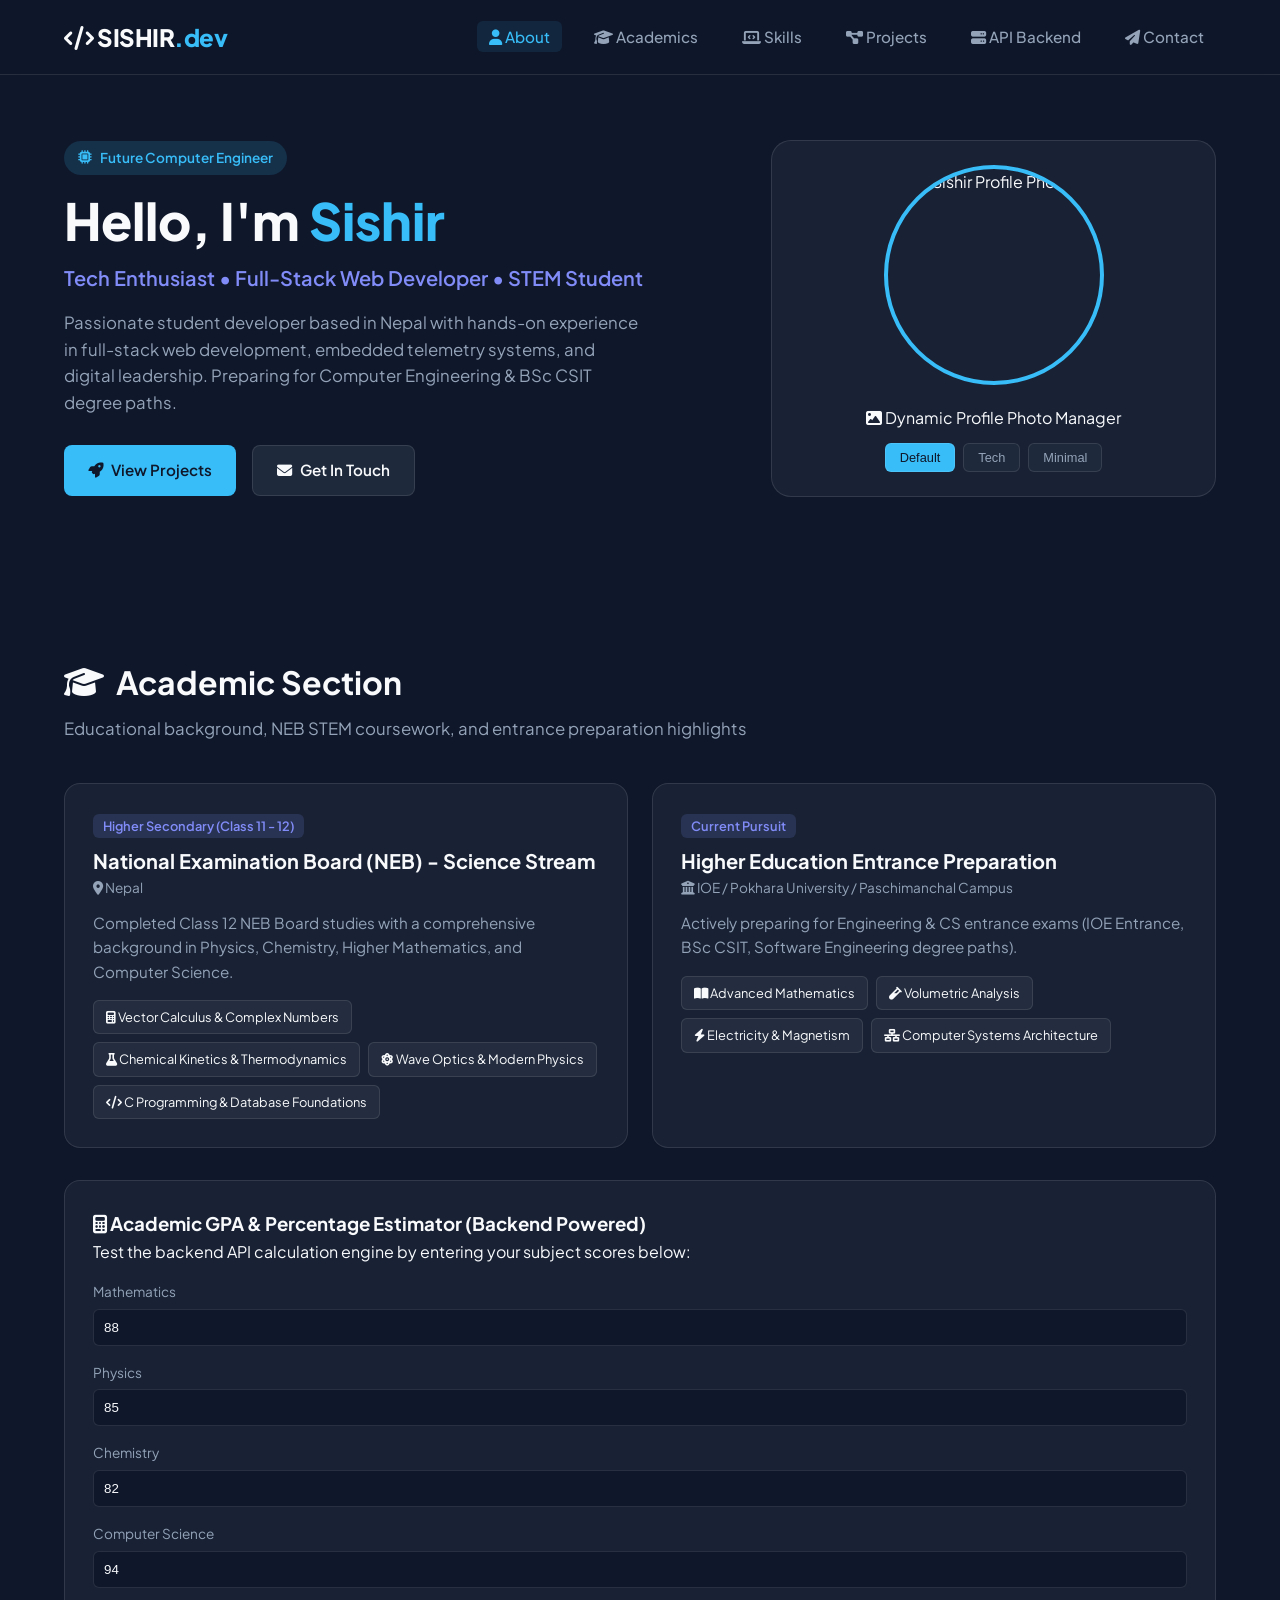
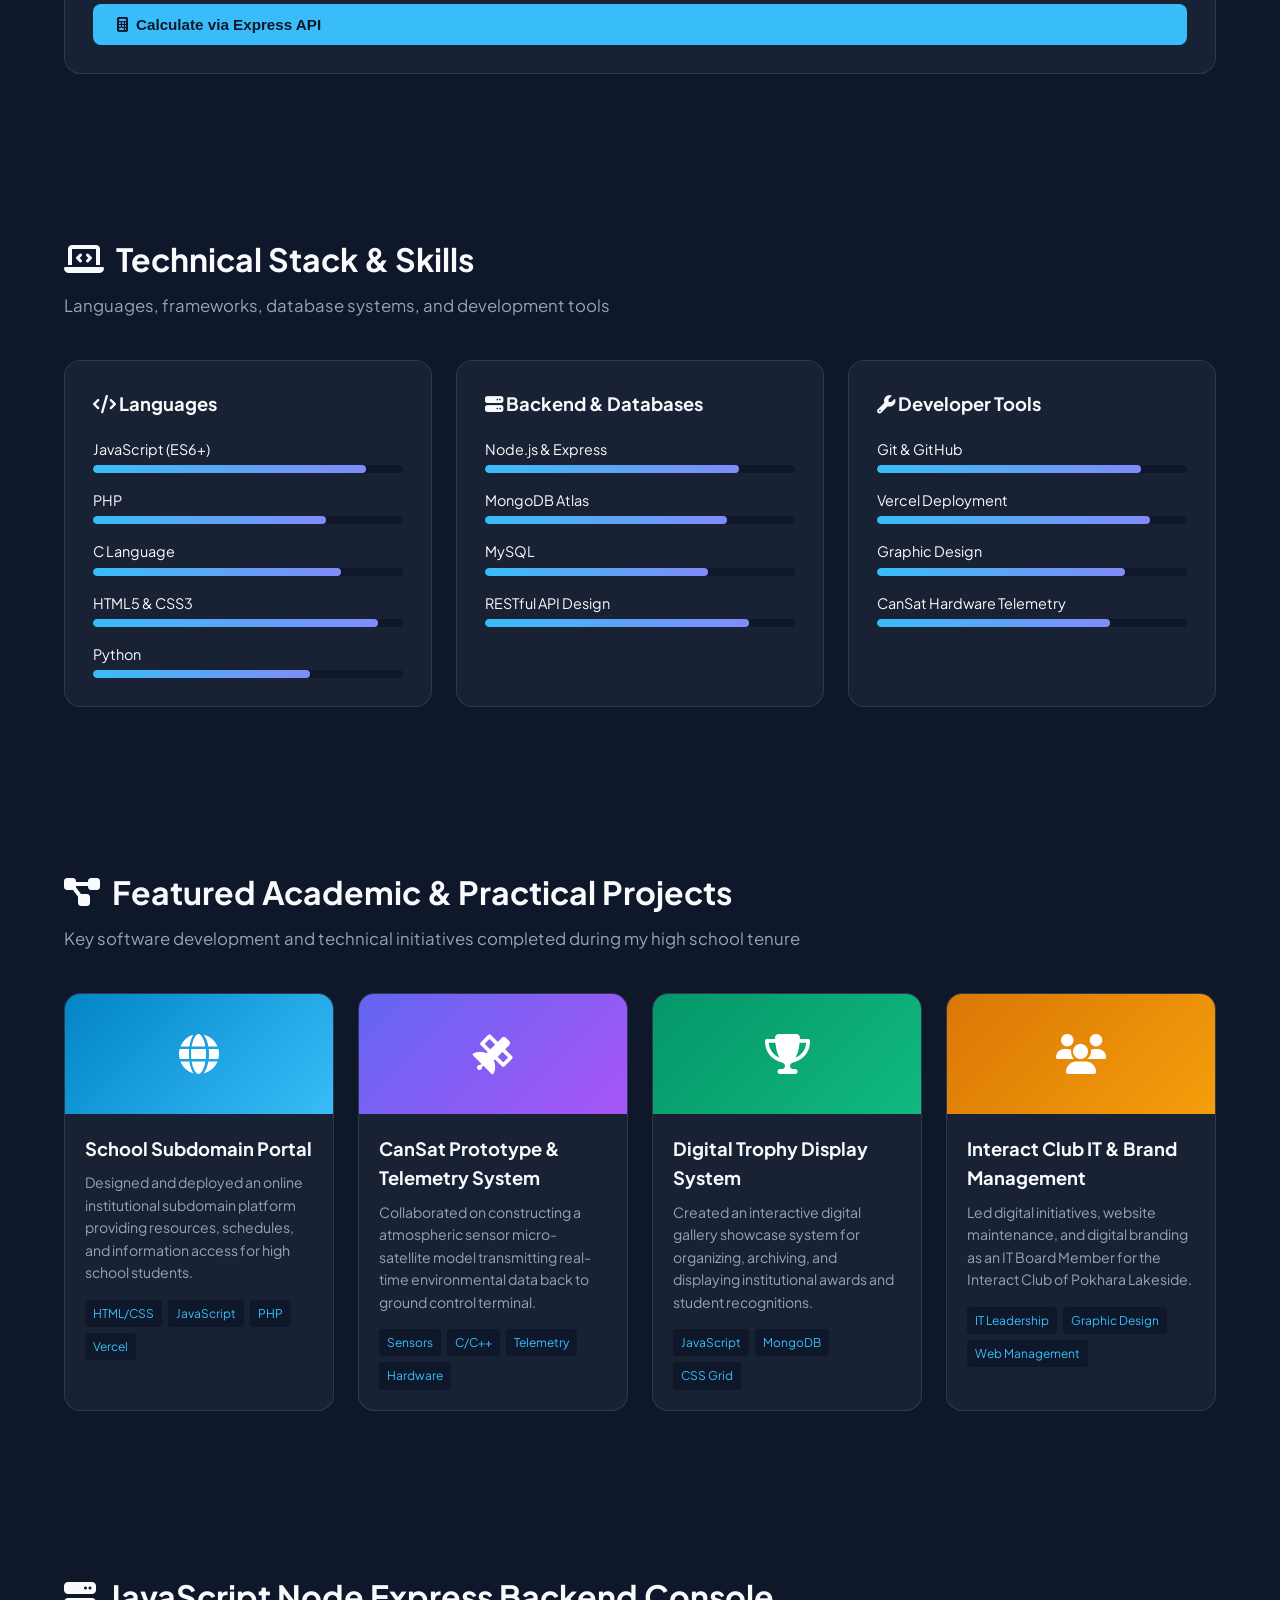
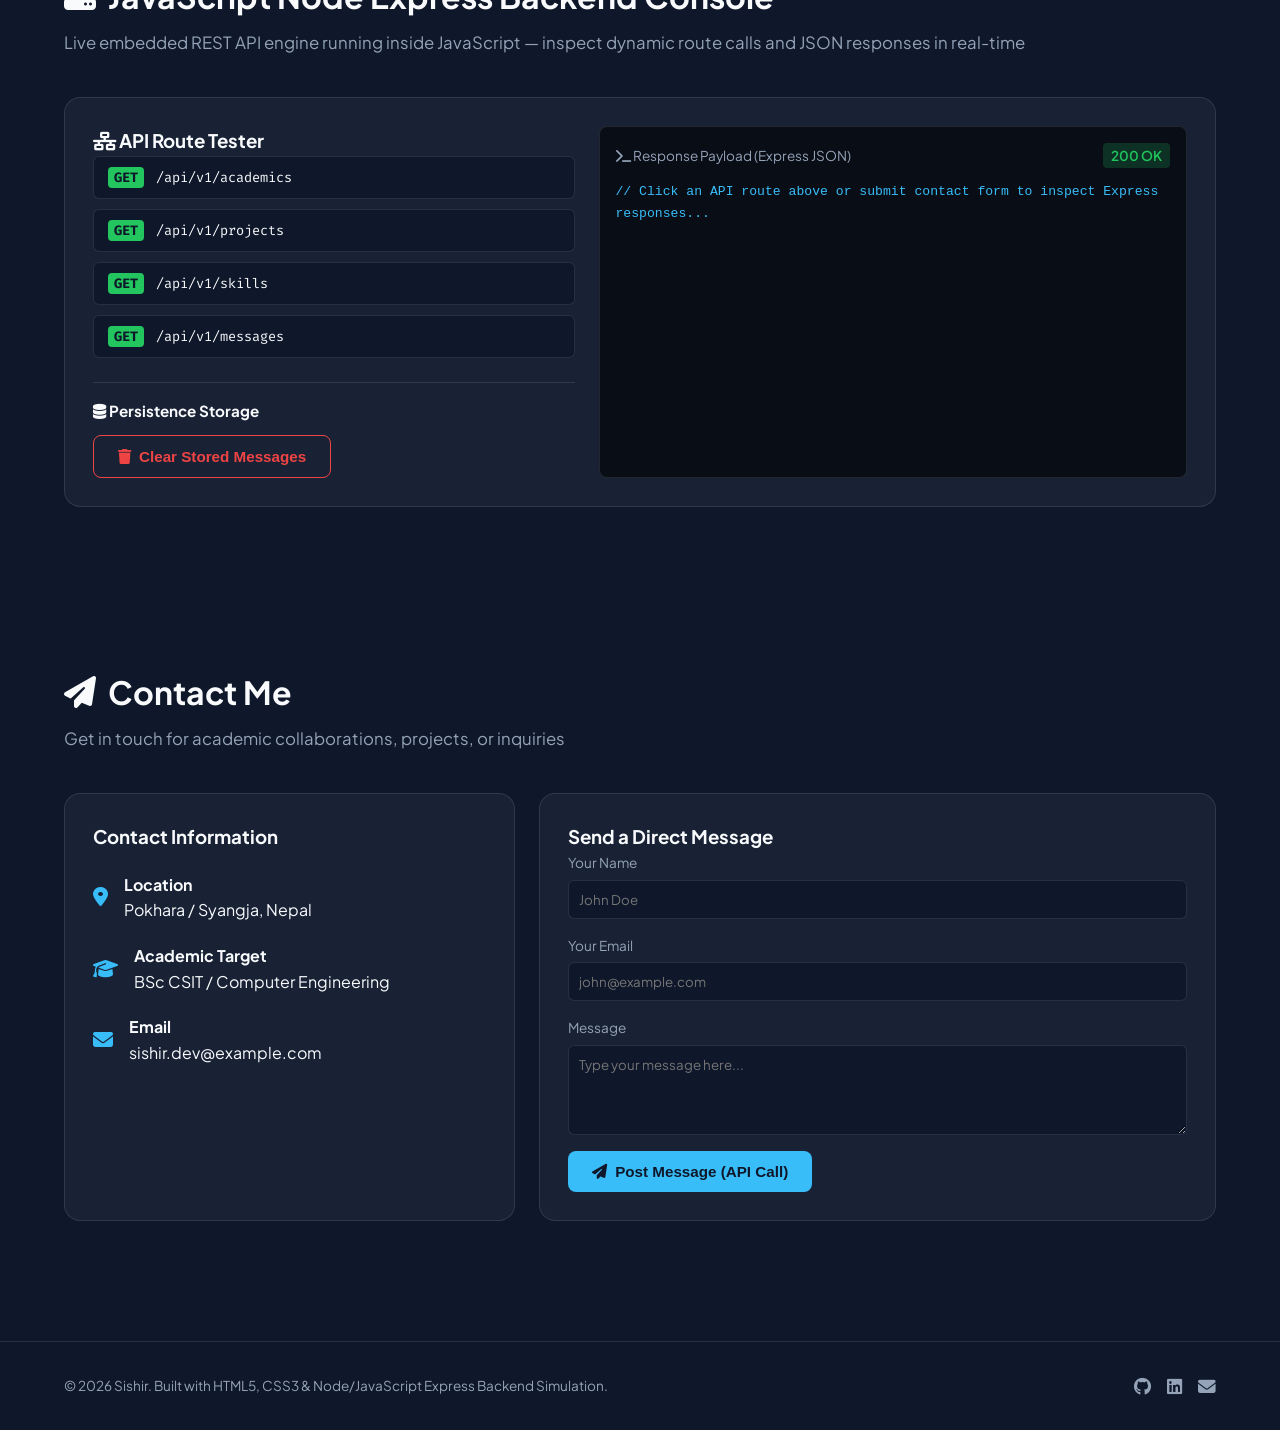
==== index.html @ 01f144a5 "redirect" ====
<!DOCTYPE html>
<html lang="en">
<head>
    <meta charset="UTF-8">
    <meta name="viewport" content="width=device-width, initial-scale=1.0">
    <title>Sishir | Full-Stack Developer & Computer Engineering Aspirant</title>
    <link rel="stylesheet" href="css/style.css">
    <link rel="stylesheet" href="https://cdnjs.cloudflare.com/ajax/libs/font-awesome/6.4.0/css/all.min.css">
    <link href="https://fonts.googleapis.com/css2?family=Plus+Jakarta+Sans:wght@300;400;500;600;700;800&family=Fira+Code:wght@400;500;600&display=swap" rel="stylesheet">
</head>
<body>
    <!-- Navbar -->
    <nav class="navbar">
        <div class="nav-container">
            <a href="#hero" class="brand"><i class="fa-solid => fa-code"></i> SISHIR<span>.dev</span></a>
            <ul class="nav-links">
                <li><a href="#about" class="active"><i class="fa-solid fa-user"></i> About</a></li>
                <li><a href="#academics"><i class="fa-solid fa-graduation-cap"></i> Academics</a></li>
                <li><a href="#skills"><i class="fa-solid fa-laptop-code"></i> Skills</a></li>
                <li><a href="#projects"><i class="fa-solid fa-diagram-project"></i> Projects</a></li>
                <li><a href="#api-demo"><i class="fa-solid fa-server"></i> API Backend</a></li>
                <li><a href="#contact"><i class="fa-solid fa-paper-plane"></i> Contact</a></li>
            </ul>
            <button class="mobile-toggle" id="menuToggle"><i class="fa-solid fa-bars"></i></button>
        </div>
    </nav>

    <main class="container">
        <!-- Hero Section -->
        <section id="hero" class="hero-section">
            <div class="hero-grid">
                <div class="hero-content">
                    <span class="badge"><i class="fa-solid fa-microchip"></i> Future Computer Engineer</span>
                    <h1>Hello, I'm <span class="highlight">Sishir</span></h1>
                    <p class="tagline">Tech Enthusiast • Full-Stack Web Developer • STEM Student</p>
                    <p class="bio-intro">
                        Passionate student developer based in Nepal with hands-on experience in full-stack web development, embedded telemetry systems, and digital leadership. Preparing for Computer Engineering & BSc CSIT degree paths.
                    </p>
                    <div class="cta-buttons">
                        <a href="#projects" class="btn btn-primary"><i class="fa-solid fa-rocket"></i> View Projects</a>
                        <a href="#contact" class="btn btn-secondary"><i class="fa-solid fa-envelope"></i> Get In Touch</a>
                    </div>
                </div>

                <div class="hero-avatar-card">
                    <div class="avatar-wrapper">
                        <img id="profileImage" src="https://images.unsplash.com/photo-1534528741775-53994a69daeb?auto=format&fit=crop&q=80&w=400" alt="Sishir Profile Photo">
                        <div class="avatar-overlay">
                            <label for="photoUploader" class="upload-btn"><i class="fa-solid fa-camera"></i> Change Photo</label>
                            <input type="file" id="photoUploader" accept="image/*" style="display:none;">
                        </div>
                    </div>
                    <div class="avatar-controls">
                        <p class="small-text"><i class="fa-solid fa-image"></i> Dynamic Profile Photo Manager</p>
                        <div class="avatar-presets">
                            <button class="preset-btn active" onclick="setAvatarPreset(0)">Default</button>
                            <button class="preset-btn" onclick="setAvatarPreset(1)">Tech</button>
                            <button class="preset-btn" onclick="setAvatarPreset(2)">Minimal</button>
                        </div>
                    </div>
                </div>
            </div>
        </section>

        <!-- Academic Background Section -->
        <section id="academics" class="section">
            <div class="section-header">
                <h2><i class="fa-solid fa-graduation-cap"></i> Academic Section</h2>
                <p>Educational background, NEB STEM coursework, and entrance preparation highlights</p>
            </div>

            <div class="academic-grid">
                <div class="academic-card shadow-card">
                    <div class="academic-header">
                        <span class="year-badge">Higher Secondary (Class 11 - 12)</span>
                        <h3>National Examination Board (NEB) - Science Stream</h3>
                        <p class="sub-location"><i class="fa-solid fa-location-dot"></i> Nepal</p>
                    </div>
                    <p class="academic-desc">Completed Class 12 NEB Board studies with a comprehensive background in Physics, Chemistry, Higher Mathematics, and Computer Science.</p>
                    
                    <div class="coursework-tags">
                        <span class="tag"><i class="fa-solid fa-calculator"></i> Vector Calculus & Complex Numbers</span>
                        <span class="tag"><i class="fa-solid fa-flask"></i> Chemical Kinetics & Thermodynamics</span>
                        <span class="tag"><i class="fa-solid fa-atom"></i> Wave Optics & Modern Physics</span>
                        <span class="tag"><i class="fa-solid fa-code"></i> C Programming & Database Foundations</span>
                    </div>
                </div>

                <div class="academic-card shadow-card">
                    <div class="academic-header">
                        <span class="year-badge">Current Pursuit</span>
                        <h3>Higher Education Entrance Preparation</h3>
                        <p class="sub-location"><i class="fa-solid fa-university"></i> IOE / Pokhara University / Paschimanchal Campus</p>
                    </div>
                    <p class="academic-desc">Actively preparing for Engineering & CS entrance exams (IOE Entrance, BSc CSIT, Software Engineering degree paths).</p>
                    
                    <div class="coursework-tags">
                        <span class="tag"><i class="fa-solid fa-book-open"></i> Advanced Mathematics</span>
                        <span class="tag"><i class="fa-solid fa-vial"></i> Volumetric Analysis</span>
                        <span class="tag"><i class="fa-solid fa-bolt"></i> Electricity & Magnetism</span>
                        <span class="tag"><i class="fa-solid fa-network-wired"></i> Computer Systems Architecture</span>
                    </div>
                </div>
            </div>

            <!-- Interactive GPA Calculator Module -->
            <div class="gpa-box shadow-card">
                <h3><i class="fa-solid fa-calculator"></i> Academic GPA & Percentage Estimator (Backend Powered)</h3>
                <p>Test the backend API calculation engine by entering your subject scores below:</p>
                <form id="gpaForm" class="gpa-form">
                    <div class="input-group">
                        <label for="mathScore">Mathematics</label>
                        <input type="number" id="mathScore" min="0" max="100" value="88" required>
                    </div>
                    <div class="input-group">
                        <label for="physicsScore">Physics</label>
                        <input type="number" id="physicsScore" min="0" max="100" value="85" required>
                    </div>
                    <div class="input-group">
                        <label for="chemScore">Chemistry</label>
                        <input type="number" id="chemScore" min="0" max="100" value="82" required>
                    </div>
                    <div class="input-group">
                        <label for="csScore">Computer Science</label>
                        <input type="number" id="csScore" min="0" max="100" value="94" required>
                    </div>
                    <button type="submit" class="btn btn-primary"><i class="fa-solid fa-calculator"></i> Calculate via Express API</button>
                </form>
                <div id="gpaResult" class="result-display hidden"></div>
            </div>
        </section>

        <!-- Technical Skills Section -->
        <section id="skills" class="section">
            <div class="section-header">
                <h2><i class="fa-solid fa-laptop-code"></i> Technical Stack & Skills</h2>
                <p>Languages, frameworks, database systems, and development tools</p>
            </div>

            <div class="skills-grid">
                <div class="skill-category shadow-card">
                    <h3><i class="fa-solid fa-code"></i> Languages</h3>
                    <div class="skill-list">
                        <div class="skill-item"><span>JavaScript (ES6+)</span><div class="bar"><div class="fill" style="width: 88%;"></div></div></div>
                        <div class="skill-item"><span>PHP</span><div class="bar"><div class="fill" style="width: 75%;"></div></div></div>
                        <div class="skill-item"><span>C Language</span><div class="bar"><div class="fill" style="width: 80%;"></div></div></div>
                        <div class="skill-item"><span>HTML5 & CSS3</span><div class="bar"><div class="fill" style="width: 92%;"></div></div></div>
                        <div class="skill-item"><span>Python</span><div class="bar"><div class="fill" style="width: 70%;"></div></div></div>
                    </div>
                </div>

                <div class="skill-category shadow-card">
                    <h3><i class="fa-solid fa-server"></i> Backend & Databases</h3>
                    <div class="skill-list">
                        <div class="skill-item"><span>Node.js & Express</span><div class="bar"><div class="fill" style="width: 82%;"></div></div></div>
                        <div class="skill-item"><span>MongoDB Atlas</span><div class="bar"><div class="fill" style="width: 78%;"></div></div></div>
                        <div class="skill-item"><span>MySQL</span><div class="bar"><div class="fill" style="width: 72%;"></div></div></div>
                        <div class="skill-item"><span>RESTful API Design</span><div class="bar"><div class="fill" style="width: 85%;"></div></div></div>
                    </div>
                </div>

                <div class="skill-category shadow-card">
                    <h3><i class="fa-solid fa-wrench"></i> Developer Tools</h3>
                    <div class="skill-list">
                        <div class="skill-item"><span>Git & GitHub</span><div class="bar"><div class="fill" style="width: 85%;"></div></div></div>
                        <div class="skill-item"><span>Vercel Deployment</span><div class="bar"><div class="fill" style="width: 88%;"></div></div></div>
                        <div class="skill-item"><span>Graphic Design</span><div class="bar"><div class="fill" style="width: 80%;"></div></div></div>
                        <div class="skill-item"><span>CanSat Hardware Telemetry</span><div class="bar"><div class="fill" style="width: 75%;"></div></div></div>
                    </div>
                </div>
            </div>
        </section>

        <!-- Projects Showcase Section -->
        <section id="projects" class="section">
            <div class="section-header">
                <h2><i class="fa-solid fa-diagram-project"></i> Featured Academic & Practical Projects</h2>
                <p>Key software development and technical initiatives completed during my high school tenure</p>
            </div>

            <div class="projects-grid">
                <!-- Project 1 -->
                <div class="project-card shadow-card">
                    <div class="project-banner">
                        <i class="fa-solid fa-globe"></i>
                    </div>
                    <div class="project-body">
                        <h3>School Subdomain Portal</h3>
                        <p>Designed and deployed an online institutional subdomain platform providing resources, schedules, and information access for high school students.</p>
                        <div class="project-tech">
                            <span>HTML/CSS</span><span>JavaScript</span><span>PHP</span><span>Vercel</span>
                        </div>
                    </div>
                </div>

                <!-- Project 2 -->
                <div class="project-card shadow-card">
                    <div class="project-banner alt-banner-1">
                        <i class="fa-solid fa-satellite"></i>
                    </div>
                    <div class="project-body">
                        <h3>CanSat Prototype & Telemetry System</h3>
                        <p>Collaborated on constructing a atmospheric sensor micro-satellite model transmitting real-time environmental data back to ground control terminal.</p>
                        <div class="project-tech">
                            <span>Sensors</span><span>C/C++</span><span>Telemetry</span><span>Hardware</span>
                        </div>
                    </div>
                </div>

                <!-- Project 3 -->
                <div class="project-card shadow-card">
                    <div class="project-banner alt-banner-2">
                        <i class="fa-solid fa-trophy"></i>
                    </div>
                    <div class="project-body">
                        <h3>Digital Trophy Display System</h3>
                        <p>Created an interactive digital gallery showcase system for organizing, archiving, and displaying institutional awards and student recognitions.</p>
                        <div class="project-tech">
                            <span>JavaScript</span><span>MongoDB</span><span>CSS Grid</span>
                        </div>
                    </div>
                </div>

                <!-- Project 4 -->
                <div class="project-card shadow-card">
                    <div class="project-banner alt-banner-3">
                        <i class="fa-solid fa-users"></i>
                    </div>
                    <div class="project-body">
                        <h3>Interact Club IT & Brand Management</h3>
                        <p>Led digital initiatives, website maintenance, and digital branding as an IT Board Member for the Interact Club of Pokhara Lakeside.</p>
                        <div class="project-tech">
                            <span>IT Leadership</span><span>Graphic Design</span><span>Web Management</span>
                        </div>
                    </div>
                </div>
            </div>
        </section>

        <!-- Simulated Express API Backend Section -->
        <section id="api-demo" class="section">
            <div class="section-header">
                <h2><i class="fa-solid fa-server"></i> JavaScript Node Express Backend Console</h2>
                <p>Live embedded REST API engine running inside JavaScript — inspect dynamic route calls and JSON responses in real-time</p>
            </div>

            <div class="api-console-grid shadow-card">
                <div class="api-controls">
                    <h3><i class="fa-solid fa-network-wired"></i> API Route Tester</h3>
                    <div class="route-buttons">
                        <button onclick="triggerApiRoute('GET', '/api/v1/academics')" class="btn-api get"><span class="badge-method get">GET</span> /api/v1/academics</button>
                        <button onclick="triggerApiRoute('GET', '/api/v1/projects')" class="btn-api get"><span class="badge-method get">GET</span> /api/v1/projects</button>
                        <button onclick="triggerApiRoute('GET', '/api/v1/skills')" class="btn-api get"><span class="badge-method get">GET</span> /api/v1/skills</button>
                        <button onclick="triggerApiRoute('GET', '/api/v1/messages')" class="btn-api get"><span class="badge-method get">GET</span> /api/v1/messages</button>
                    </div>

                    <div class="db-actions">
                        <h4><i class="fa-solid fa-database"></i> Persistence Storage</h4>
                        <button onclick="clearMessagesDb()" class="btn btn-outline-danger"><i class="fa-solid fa-trash"></i> Clear Stored Messages</button>
                    </div>
                </div>

                <div class="api-display">
                    <div class="console-header">
                        <span><i class="fa-solid fa-terminal"></i> Response Payload (Express JSON)</span>
                        <span id="statusBadge" class="status-badge">200 OK</span>
                    </div>
                    <pre id="jsonOutput" class="json-code"><code>// Click an API route above or submit contact form to inspect Express responses...</code></pre>
                </div>
            </div>
        </section>

        <!-- Contact Section -->
        <section id="contact" class="section">
            <div class="section-header">
                <h2><i class="fa-solid fa-paper-plane"></i> Contact Me</h2>
                <p>Get in touch for academic collaborations, projects, or inquiries</p>
            </div>

            <div class="contact-grid">
                <div class="contact-info shadow-card">
                    <h3>Contact Information</h3>
                    <div class="info-item">
                        <i class="fa-solid fa-location-dot"></i>
                        <div>
                            <h4>Location</h4>
                            <p>Pokhara / Syangja, Nepal</p>
                        </div>
                    </div>
                    <div class="info-item">
                        <i class="fa-solid fa-graduation-cap"></i>
                        <div>
                            <h4>Academic Target</h4>
                            <p>BSc CSIT / Computer Engineering</p>
                        </div>
                    </div>
                    <div class="info-item">
                        <i class="fa-solid fa-envelope"></i>
                        <div>
                            <h4>Email</h4>
                            <p>sishir.dev@example.com</p>
                        </div>
                    </div>
                </div>

                <div class="contact-form-box shadow-card">
                    <h3>Send a Direct Message</h3>
                    <form id="contactForm">
                        <div class="form-group">
                            <label for="senderName">Your Name</label>
                            <input type="text" id="senderName" placeholder="John Doe" required>
                        </div>
                        <div class="form-group">
                            <label for="senderEmail">Your Email</label>
                            <input type="email" id="senderEmail" placeholder="john@example.com" required>
                        </div>
                        <div class="form-group">
                            <label for="senderMsg">Message</label>
                            <textarea id="senderMsg" rows="4" placeholder="Type your message here..." required></textarea>
                        </div>
                        <button type="submit" class="btn btn-primary"><i class="fa-solid fa-paper-plane"></i> Post Message (API Call)</button>
                    </form>
                </div>
            </div>
        </section>
    </main>

    <!-- Footer -->
    <footer>
        <div class="container footer-content">
            <p>&copy; 2026 Sishir. Built with HTML5, CSS3 & Node/JavaScript Express Backend Simulation.</p>
            <div class="socials">
                <a href="#"><i class="fa-brands fa-github"></i></a>
                <a href="#"><i class="fa-brands fa-linkedin"></i></a>
                <a href="#"><i class="fa-solid fa-envelope"></i></a>
            </div>
        </div>
    </footer>

    <!-- JavaScript Files -->
    <script src="js/server.js"></script>
    <script src="js/app.js"></script>
</body>
</html>
---- css/style.css ----
/* ==========================================================================
   Sishir Portfolio Stylesheet - Clean Glassmorphism & Modern Dark Aesthetic
   ========================================================================== */

:root {
    --bg-primary: #0f172a;
    --bg-secondary: #1e293b;
    --card-bg: rgba(30, 41, 59, 0.7);
    --card-border: rgba(255, 255, 255, 0.1);
    --primary: #38bdf8;
    --primary-hover: #0284c7;
    --accent: #818cf8;
    --text-main: #f8fafc;
    --text-muted: #94a3b8;
    --success: #22c55e;
    --danger: #ef4444;
    --font-heading: 'Plus Jakarta Sans', sans-serif;
    --font-code: 'Fira Code', monospace;
}

* {
    box-sizing: border-box;
    margin: 0;
    padding: 0;
}

html {
    scroll-behavior: smooth;
}

body {
    background-color: var(--bg-primary);
    color: var(--text-main);
    font-family: var(--font-heading);
    line-height: 1.6;
    padding-top: 80px;
}

/* Container */
.container {
    max-width: 1200px;
    margin: 0 auto;
    padding: 0 24px;
}

/* Navbar */
.navbar {
    position: fixed;
    top: 0;
    left: 0;
    width: 100%;
    height: 75px;
    background: rgba(15, 23, 42, 0.85);
    backdrop-filter: blur(12px);
    border-bottom: 1px solid var(--card-border);
    z-index: 1000;
    display: flex;
    align-items: center;
}

.nav-container {
    max-width: 1200px;
    width: 100%;
    margin: 0 auto;
    padding: 0 24px;
    display: flex;
    justify-content: space-between;
    align-items: center;
}

.brand {
    font-size: 1.5rem;
    font-weight: 800;
    color: var(--text-main);
    text-decoration: none;
    letter-spacing: -0.5px;
}

.brand span {
    color: var(--primary);
}

.nav-links {
    display: flex;
    gap: 20px;
    list-style: none;
}

.nav-links a {
    color: var(--text-muted);
    text-decoration: none;
    font-size: 0.95rem;
    font-weight: 500;
    transition: all 0.2s ease;
    padding: 6px 12px;
    border-radius: 6px;
}

.nav-links a:hover,
.nav-links a.active {
    color: var(--primary);
    background: rgba(56, 189, 248, 0.1);
}

.mobile-toggle {
    display: none;
    background: none;
    border: none;
    color: var(--text-main);
    font-size: 1.5rem;
    cursor: pointer;
}

/* Base Buttons */
.btn {
    display: inline-flex;
    align-items: center;
    gap: 8px;
    padding: 12px 24px;
    border-radius: 8px;
    font-weight: 600;
    font-size: 0.95rem;
    cursor: pointer;
    text-decoration: none;
    transition: all 0.2s ease;
    border: none;
}

.btn-primary {
    background: var(--primary);
    color: #0f172a;
}

.btn-primary:hover {
    background: var(--primary-hover);
    transform: translateY(-2px);
}

.btn-secondary {
    background: var(--bg-secondary);
    color: var(--text-main);
    border: 1px solid var(--card-border);
}

.btn-secondary:hover {
    background: rgba(255, 255, 255, 0.05);
    transform: translateY(-2px);
}

.btn-outline-danger {
    background: transparent;
    border: 1px solid var(--danger);
    color: var(--danger);
}

.btn-outline-danger:hover {
    background: var(--danger);
    color: white;
}

/* Cards & Layout */
.shadow-card {
    background: var(--card-bg);
    border: 1px solid var(--card-border);
    border-radius: 16px;
    padding: 28px;
    backdrop-filter: blur(8px);
}

.section {
    padding: 80px 0;
}

.section-header {
    margin-bottom: 40px;
}

.section-header h2 {
    font-size: 2rem;
    font-weight: 700;
    margin-bottom: 8px;
    display: flex;
    align-items: center;
    gap: 12px;
    color: var(--text-main);
}

.section-header p {
    color: var(--text-muted);
    font-size: 1.05rem;
}

/* Hero Section */
.hero-section {
    padding: 60px 0 80px 0;
}

.hero-grid {
    display: grid;
    grid-template-columns: 1.2fr 0.8fr;
    gap: 40px;
    align-items: center;
}

.badge {
    display: inline-flex;
    align-items: center;
    gap: 8px;
    background: rgba(56, 189, 248, 0.15);
    color: var(--primary);
    padding: 6px 14px;
    border-radius: 20px;
    font-size: 0.85rem;
    font-weight: 600;
    margin-bottom: 16px;
}

.hero-content h1 {
    font-size: 3.2rem;
    font-weight: 800;
    line-height: 1.15;
    margin-bottom: 12px;
}

.hero-content .highlight {
    color: var(--primary);
}

.tagline {
    font-size: 1.25rem;
    color: var(--accent);
    font-weight: 600;
    margin-bottom: 16px;
}

.bio-intro {
    color: var(--text-muted);
    font-size: 1.05rem;
    margin-bottom: 28px;
    max-width: 580px;
}

.cta-buttons {
    display: flex;
    gap: 16px;
}

/* Avatar Card */
.hero-avatar-card {
    background: var(--card-bg);
    border: 1px solid var(--card-border);
    border-radius: 20px;
    padding: 24px;
    text-align: center;
}

.avatar-wrapper {
    position: relative;
    width: 220px;
    height: 220px;
    margin: 0 auto 20px auto;
    border-radius: 50%;
    overflow: hidden;
    border: 4px solid var(--primary);
}

.avatar-wrapper img {
    width: 100%;
    height: 100%;
    object-fit: cover;
}

.avatar-overlay {
    position: absolute;
    inset: 0;
    background: rgba(15, 23, 42, 0.7);
    display: flex;
    align-items: center;
    justify-content: center;
    opacity: 0;
    transition: opacity 0.3s ease;
}

.avatar-wrapper:hover .avatar-overlay {
    opacity: 1;
}

.upload-btn {
    color: white;
    cursor: pointer;
    font-size: 0.9rem;
    font-weight: 600;
}

.avatar-presets {
    display: flex;
    justify-content: center;
    gap: 8px;
    margin-top: 12px;
}

.preset-btn {
    background: var(--bg-secondary);
    border: 1px solid var(--card-border);
    color: var(--text-muted);
    padding: 6px 14px;
    border-radius: 6px;
    cursor: pointer;
    font-size: 0.8rem;

}

.preset-btn.active, .preset-btn:hover {
    background: var(--primary);
    color: #0f172a;
}

/* Academic Section */
.academic-grid {
    display: grid;
    grid-template-columns: repeat(auto-fit, minmax(320px, 1fr));
    gap: 24px;
    margin-bottom: 32px;
}

.year-badge {
    background: rgba(129, 140, 248, 0.15);
    color: var(--accent);
    padding: 4px 10px;
    border-radius: 6px;
    font-size: 0.8rem;
    font-weight: 600;
}

.academic-header h3 {
    margin-top: 8px;
    font-size: 1.25rem;
}

.sub-location {
    color: var(--text-muted);
    font-size: 0.85rem;
    margin-bottom: 12px;
}

.academic-desc {
    color: var(--text-muted);
    font-size: 0.95rem;
    margin-bottom: 16px;
}

.coursework-tags {
    display: flex;
    flex-wrap: wrap;
    gap: 8px;
}

.tag {
    background: rgba(255, 255, 255, 0.05);
    border: 1px solid var(--card-border);
    color: var(--text-main);
    padding: 6px 12px;
    border-radius: 6px;
    font-size: 0.8rem;
}

/* GPA Estimator */
.gpa-box {
    margin-top: 24px;
}

.gpa-form {
    display: grid;
    grid-template-columns: repeat(auto-fit, minmax(160px, 1fr)) 1.2fr;
    gap: 16px;
    align-items: end;
    margin-top: 16px;
}

.input-group {
    display: flex;
    flex-direction: column;
    gap: 6px;
}

.input-group label {
    font-size: 0.85rem;
    color: var(--text-muted);
}

.input-group input {
    background: var(--bg-primary);
    border: 1px solid var(--card-border);
    color: var(--text-main);
    padding: 10px;
    border-radius: 6px;
}

.result-display {
    margin-top: 20px;
    padding: 16px;
    border-radius: 8px;
    background: rgba(34, 197, 94, 0.1);
    border: 1px solid var(--success);
    color: var(--text-main);
}

.hidden { display: none; }

/* Skills Section */
.skills-grid {
    display: grid;
    grid-template-columns: repeat(auto-fit, minmax(300px, 1fr));
    gap: 24px;
}

.skill-category h3 {
    margin-bottom: 20px;
    font-size: 1.15rem;
}

.skill-list {
    display: flex;
    flex-direction: column;
    gap: 16px;
}

.skill-item span {
    font-size: 0.9rem;
    margin-bottom: 4px;
    display: block;
}

.bar {
    height: 8px;
    background: var(--bg-primary);
    border-radius: 4px;
    overflow: hidden;
}

.fill {
    height: 100%;
    background: linear-gradient(90deg, var(--primary), var(--accent));
    border-radius: 4px;
}

/* Projects Section */
.projects-grid {
    display: grid;
    grid-template-columns: repeat(auto-fit, minmax(260px, 1fr));
    gap: 24px;
}

.project-card {
    padding: 0;
    overflow: hidden;
}

.project-banner {
    height: 120px;
    background: linear-gradient(135deg, #0284c7, #38bdf8);
    display: flex;
    align-items: center;
    justify-content: center;
    font-size: 2.5rem;
    color: white;
}

.alt-banner-1 { background: linear-gradient(135deg, #6366f1, #a855f7); }
.alt-banner-2 { background: linear-gradient(135deg, #059669, #10b981); }
.alt-banner-3 { background: linear-gradient(135deg, #d97706, #f59e0b); }

.project-body {
    padding: 20px;
}

.project-body h3 {
    font-size: 1.15rem;
    margin-bottom: 8px;
}

.project-body p {
    color: var(--text-muted);
    font-size: 0.88rem;
    margin-bottom: 16px;
}

.project-tech {
    display: flex;
    flex-wrap: wrap;
    gap: 6px;
}

.project-tech span {
    font-size: 0.75rem;
    background: var(--bg-primary);
    padding: 4px 8px;
    border-radius: 4px;
    color: var(--primary);
}

/* API Backend Section */
.api-console-grid {
    display: grid;
    grid-template-columns: 0.9fr 1.1fr;
    gap: 24px;
}

.btn-api {
    display: flex;
    align-items: center;
    gap: 12px;
    width: 100%;
    padding: 10px 14px;
    background: var(--bg-primary);
    border: 1px solid var(--card-border);
    color: var(--text-main);
    border-radius: 6px;
    margin-bottom: 10px;
    cursor: pointer;
    font-family: var(--font-code);
    font-size: 0.85rem;
    text-align: left;
}

.btn-api:hover {
    border-color: var(--primary);
}

.badge-method.get {
    background: var(--success);
    color: #0f172a;
    padding: 2px 6px;
    border-radius: 4px;
    font-weight: 700;
}

.db-actions {
    margin-top: 24px;
    padding-top: 16px;
    border-top: 1px solid var(--card-border);
}

.db-actions h4 {
    margin-bottom: 12px;
    font-size: 0.95rem;
}

.api-display {
    background: #090d16;
    border-radius: 8px;
    border: 1px solid var(--card-border);
    padding: 16px;
    overflow: hidden;
}

.console-header {
    display: flex;
    justify-content: space-between;
    align-items: center;
    margin-bottom: 12px;
    font-size: 0.85rem;
    color: var(--text-muted);
}

.status-badge {
    background: rgba(34, 197, 94, 0.2);
    color: var(--success);
    padding: 2px 8px;
    border-radius: 4px;
    font-weight: 600;
}

.json-code {
    font-family: var(--font-code);
    font-size: 0.82rem;
    color: #38bdf8;
    white-space: pre-wrap;
    max-height: 320px;
    overflow-y: auto;
}

/* Contact Section */
.contact-grid {
    display: grid;
    grid-template-columns: 0.8fr 1.2fr;
    gap: 24px;
}

.info-item {
    display: flex;
    gap: 16px;
    margin-top: 20px;
    align-items: center;
}

.info-item i {
    font-size: 1.25rem;
    color: var(--primary);
}

.form-group {
    display: flex;
    flex-direction: column;
    gap: 6px;
    margin-bottom: 16px;
}

.form-group label {
    font-size: 0.85rem;
    color: var(--text-muted);
}

.form-group input, .form-group textarea {
    background: var(--bg-primary);
    border: 1px solid var(--card-border);
    color: var(--text-main);
    padding: 10px;
    border-radius: 6px;
    font-family: inherit;
}

/* Footer */
footer {
    border-top: 1px solid var(--card-border);
    padding: 30px 0;
    margin-top: 40px;
}

.footer-content {
    display: flex;
    justify-content: space-between;
    align-items: center;
    color: var(--text-muted);
    font-size: 0.85rem;
}

.socials {
    display: flex;
    gap: 16px;
}

.socials a {
    color: var(--text-muted);
    font-size: 1.1rem;
    transition: color 0.2s;
}

.socials a:hover {
    color: var(--primary);
}

/* Responsive */
@media (max-width: 768px) {
    .hero-grid, .api-console-grid, .contact-grid {
        grid-template-columns: 1fr;
    }

    .nav-links {
        display: none;
    }

    .mobile-toggle {
        display: block;
    }

    .gpa-form {
        grid-template-columns: 1fr;
    }
}
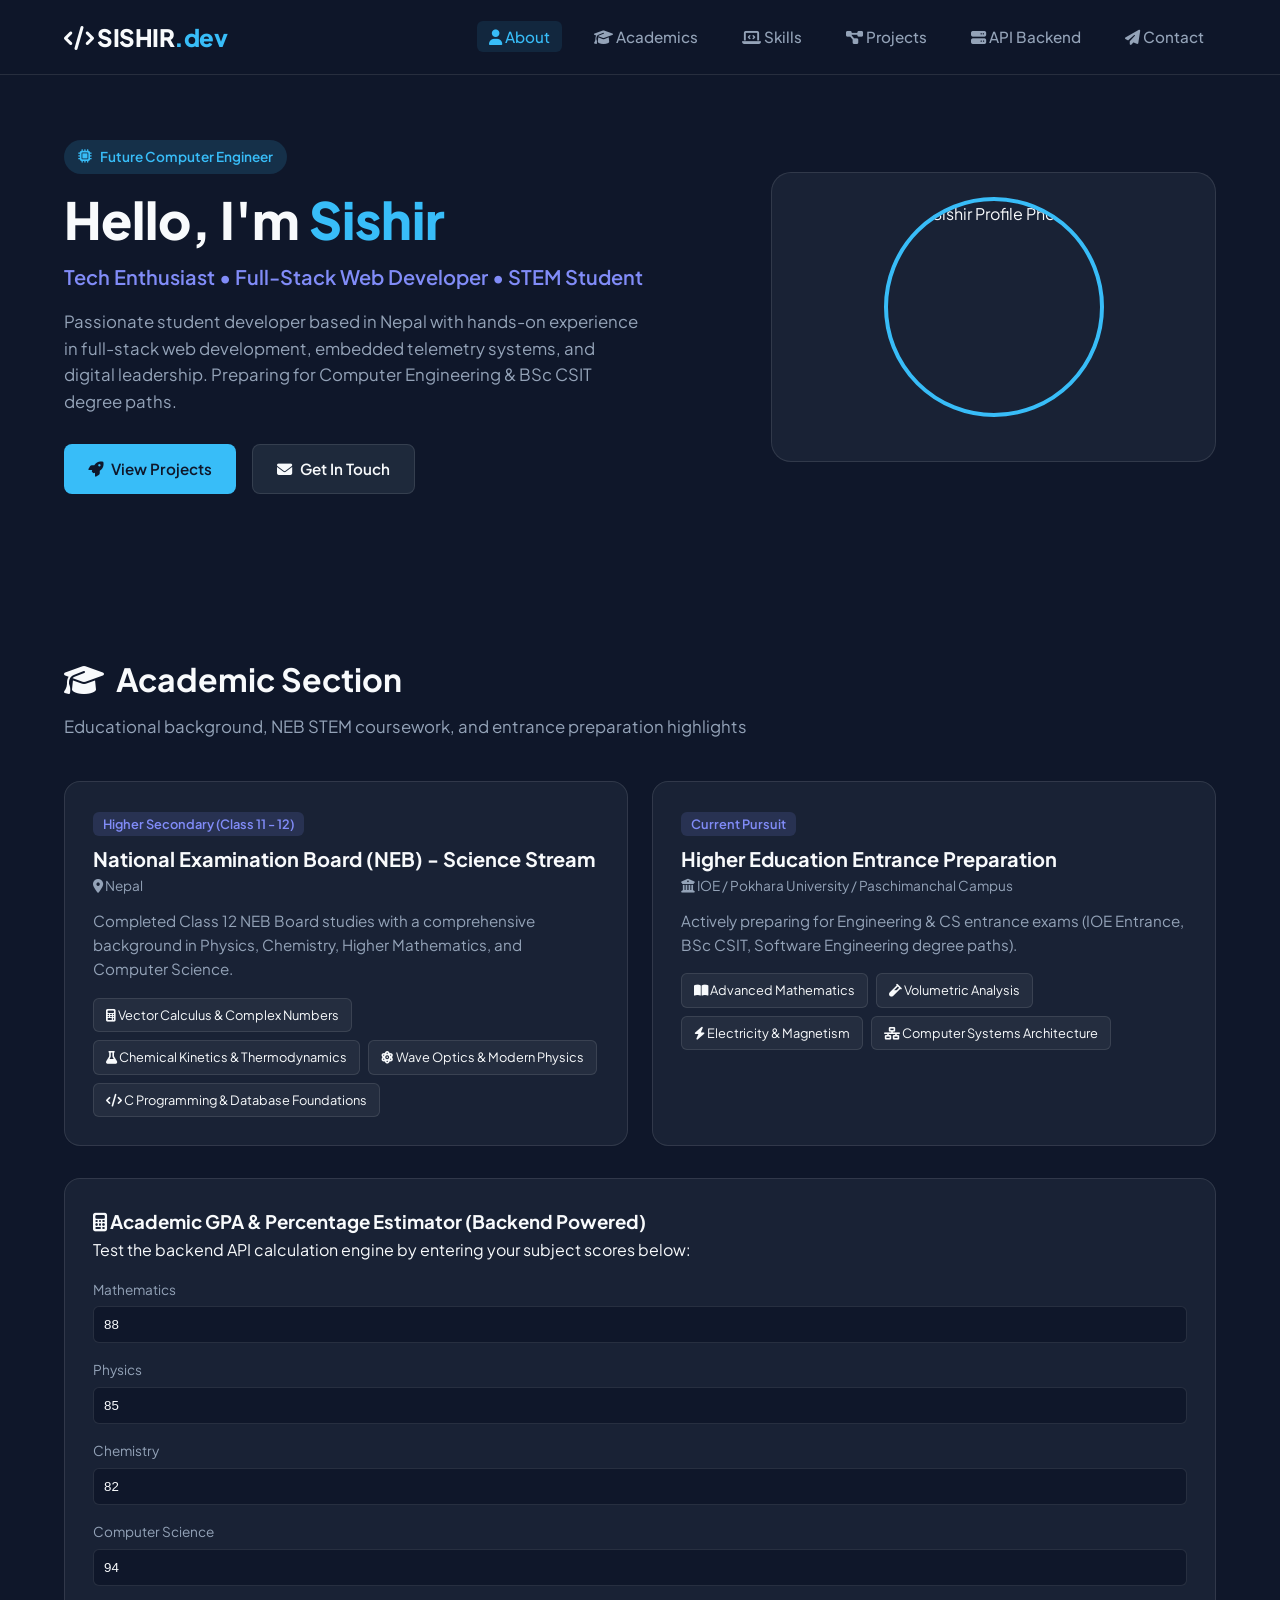
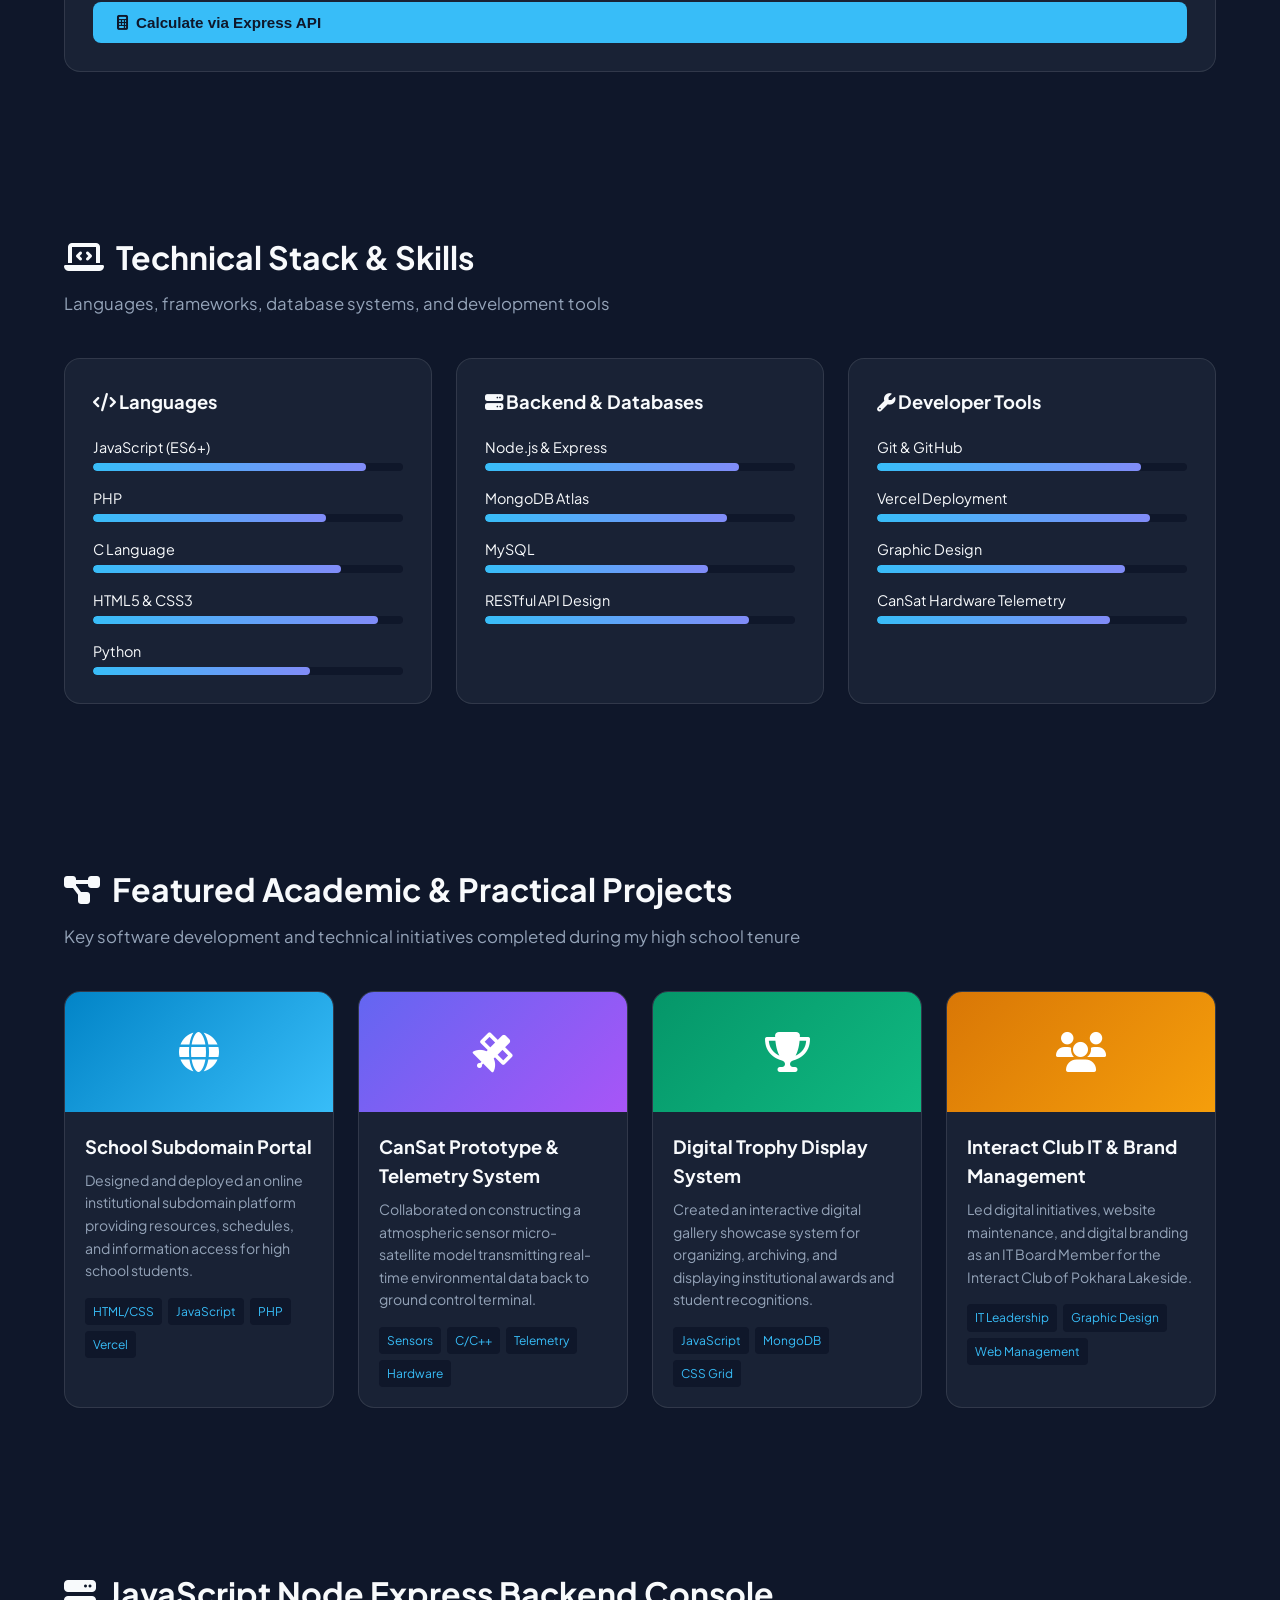
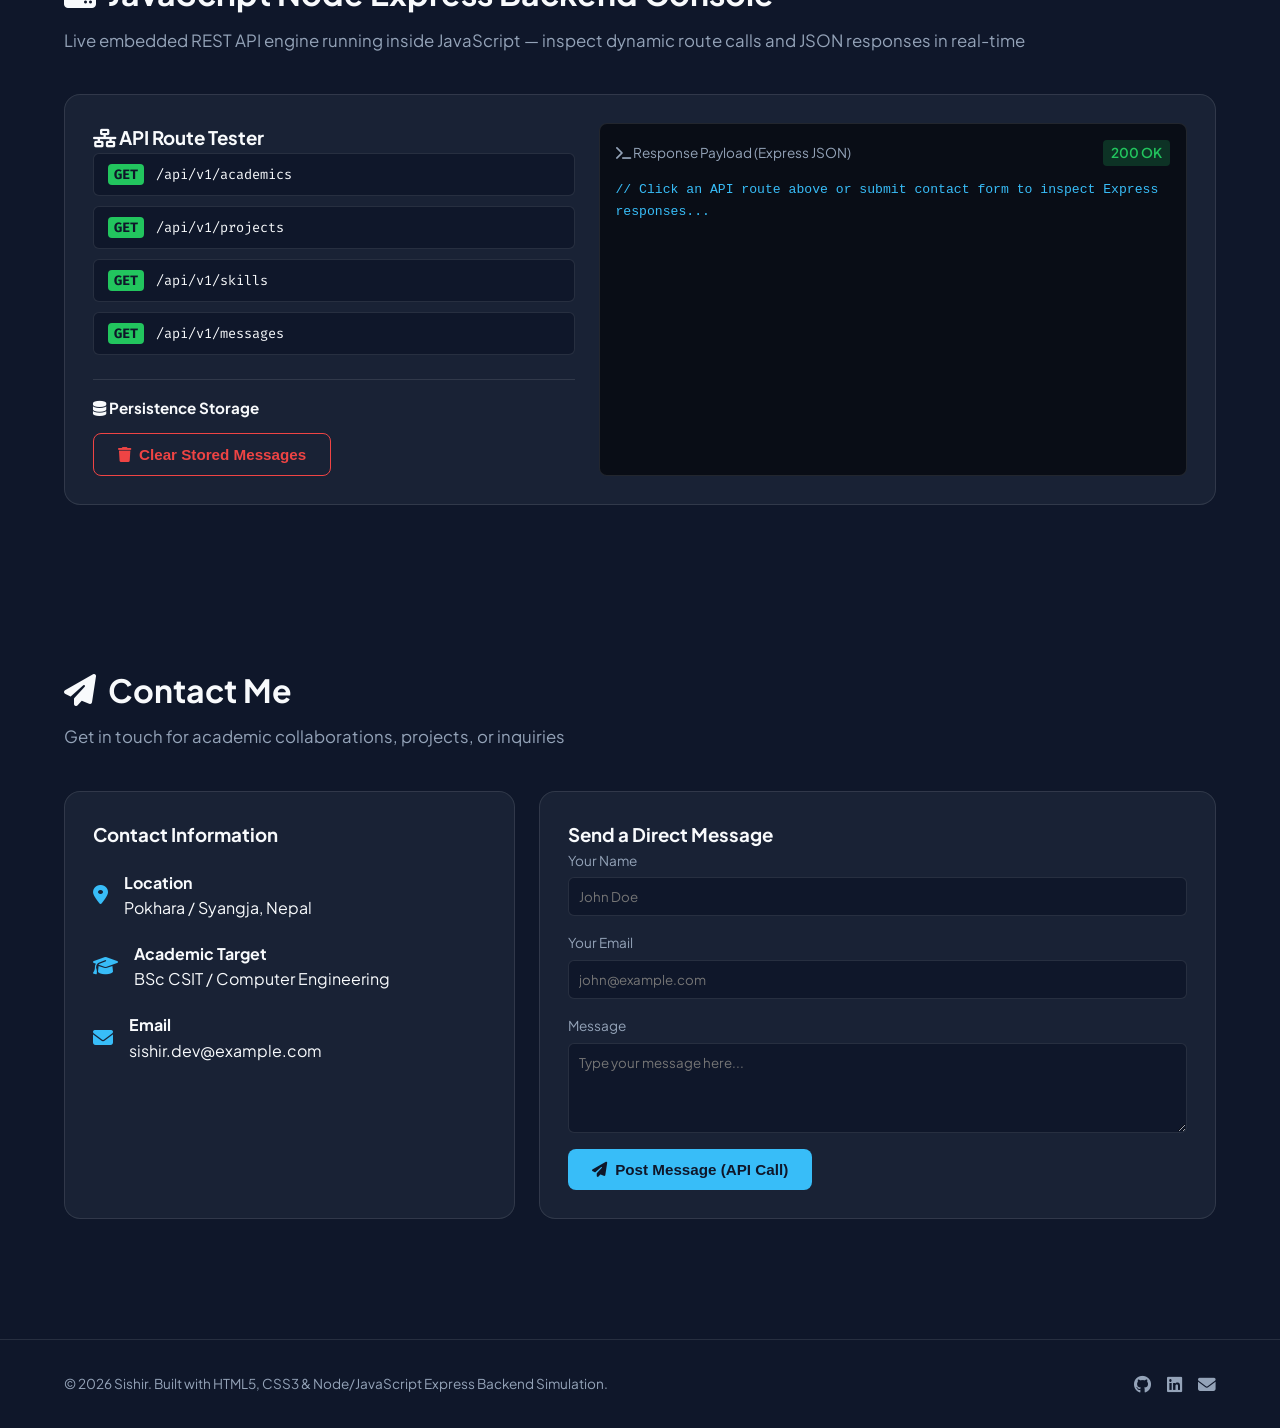
==== commit 47d57ce3: "added my image" ====
--- a/index.html
+++ b/index.html
@@ -1,344 +1,613 @@
-<!DOCTYPE html>
+<!doctype html>
 <html lang="en">
-<head>
-    <meta charset="UTF-8">
-    <meta name="viewport" content="width=device-width, initial-scale=1.0">
+  <head>
+    <meta charset="UTF-8" />
+    <meta name="viewport" content="width=device-width, initial-scale=1.0" />
     <title>Sishir | Full-Stack Developer & Computer Engineering Aspirant</title>
-    <link rel="stylesheet" href="css/style.css">
-    <link rel="stylesheet" href="https://cdnjs.cloudflare.com/ajax/libs/font-awesome/6.4.0/css/all.min.css">
-    <link href="https://fonts.googleapis.com/css2?family=Plus+Jakarta+Sans:wght@300;400;500;600;700;800&family=Fira+Code:wght@400;500;600&display=swap" rel="stylesheet">
-</head>
-<body>
+    <link rel="stylesheet" href="css/style.css" />
+    <link
+      rel="stylesheet"
+      href="https://cdnjs.cloudflare.com/ajax/libs/font-awesome/6.4.0/css/all.min.css"
+    />
+    <link
+      href="https://fonts.googleapis.com/css2?family=Plus+Jakarta+Sans:wght@300;400;500;600;700;800&family=Fira+Code:wght@400;500;600&display=swap"
+      rel="stylesheet"
+    />
+  </head>
+  <body>
     <!-- Navbar -->
     <nav class="navbar">
-        <div class="nav-container">
-            <a href="#hero" class="brand"><i class="fa-solid => fa-code"></i> SISHIR<span>.dev</span></a>
-            <ul class="nav-links">
-                <li><a href="#about" class="active"><i class="fa-solid fa-user"></i> About</a></li>
-                <li><a href="#academics"><i class="fa-solid fa-graduation-cap"></i> Academics</a></li>
-                <li><a href="#skills"><i class="fa-solid fa-laptop-code"></i> Skills</a></li>
-                <li><a href="#projects"><i class="fa-solid fa-diagram-project"></i> Projects</a></li>
-                <li><a href="#api-demo"><i class="fa-solid fa-server"></i> API Backend</a></li>
-                <li><a href="#contact"><i class="fa-solid fa-paper-plane"></i> Contact</a></li>
-            </ul>
-            <button class="mobile-toggle" id="menuToggle"><i class="fa-solid fa-bars"></i></button>
-        </div>
+      <div class="nav-container">
+        <a href="#hero" class="brand"
+          ><i class="fa-solid => fa-code"></i> SISHIR<span>.dev</span></a
+        >
+        <ul class="nav-links">
+          <li>
+            <a href="#about" class="active"
+              ><i class="fa-solid fa-user"></i> About</a
+            >
+          </li>
+          <li>
+            <a href="#academics"
+              ><i class="fa-solid fa-graduation-cap"></i> Academics</a
+            >
+          </li>
+          <li>
+            <a href="#skills"><i class="fa-solid fa-laptop-code"></i> Skills</a>
+          </li>
+          <li>
+            <a href="#projects"
+              ><i class="fa-solid fa-diagram-project"></i> Projects</a
+            >
+          </li>
+          <li>
+            <a href="#api-demo"
+              ><i class="fa-solid fa-server"></i> API Backend</a
+            >
+          </li>
+          <li>
+            <a href="#contact"
+              ><i class="fa-solid fa-paper-plane"></i> Contact</a
+            >
+          </li>
+        </ul>
+        <button class="mobile-toggle" id="menuToggle">
+          <i class="fa-solid fa-bars"></i>
+        </button>
+      </div>
     </nav>
 
     <main class="container">
-        <!-- Hero Section -->
-        <section id="hero" class="hero-section">
-            <div class="hero-grid">
-                <div class="hero-content">
-                    <span class="badge"><i class="fa-solid fa-microchip"></i> Future Computer Engineer</span>
-                    <h1>Hello, I'm <span class="highlight">Sishir</span></h1>
-                    <p class="tagline">Tech Enthusiast • Full-Stack Web Developer • STEM Student</p>
-                    <p class="bio-intro">
-                        Passionate student developer based in Nepal with hands-on experience in full-stack web development, embedded telemetry systems, and digital leadership. Preparing for Computer Engineering & BSc CSIT degree paths.
-                    </p>
-                    <div class="cta-buttons">
-                        <a href="#projects" class="btn btn-primary"><i class="fa-solid fa-rocket"></i> View Projects</a>
-                        <a href="#contact" class="btn btn-secondary"><i class="fa-solid fa-envelope"></i> Get In Touch</a>
-                    </div>
-                </div>
-
-                <div class="hero-avatar-card">
-                    <div class="avatar-wrapper">
-                        <img id="profileImage" src="https://images.unsplash.com/photo-1534528741775-53994a69daeb?auto=format&fit=crop&q=80&w=400" alt="Sishir Profile Photo">
-                        <div class="avatar-overlay">
-                            <label for="photoUploader" class="upload-btn"><i class="fa-solid fa-camera"></i> Change Photo</label>
-                            <input type="file" id="photoUploader" accept="image/*" style="display:none;">
-                        </div>
-                    </div>
-                    <div class="avatar-controls">
-                        <p class="small-text"><i class="fa-solid fa-image"></i> Dynamic Profile Photo Manager</p>
-                        <div class="avatar-presets">
-                            <button class="preset-btn active" onclick="setAvatarPreset(0)">Default</button>
-                            <button class="preset-btn" onclick="setAvatarPreset(1)">Tech</button>
-                            <button class="preset-btn" onclick="setAvatarPreset(2)">Minimal</button>
-                        </div>
-                    </div>
-                </div>
-            </div>
-        </section>
-
-        <!-- Academic Background Section -->
-        <section id="academics" class="section">
-            <div class="section-header">
-                <h2><i class="fa-solid fa-graduation-cap"></i> Academic Section</h2>
-                <p>Educational background, NEB STEM coursework, and entrance preparation highlights</p>
-            </div>
-
-            <div class="academic-grid">
-                <div class="academic-card shadow-card">
-                    <div class="academic-header">
-                        <span class="year-badge">Higher Secondary (Class 11 - 12)</span>
-                        <h3>National Examination Board (NEB) - Science Stream</h3>
-                        <p class="sub-location"><i class="fa-solid fa-location-dot"></i> Nepal</p>
-                    </div>
-                    <p class="academic-desc">Completed Class 12 NEB Board studies with a comprehensive background in Physics, Chemistry, Higher Mathematics, and Computer Science.</p>
-                    
-                    <div class="coursework-tags">
-                        <span class="tag"><i class="fa-solid fa-calculator"></i> Vector Calculus & Complex Numbers</span>
-                        <span class="tag"><i class="fa-solid fa-flask"></i> Chemical Kinetics & Thermodynamics</span>
-                        <span class="tag"><i class="fa-solid fa-atom"></i> Wave Optics & Modern Physics</span>
-                        <span class="tag"><i class="fa-solid fa-code"></i> C Programming & Database Foundations</span>
-                    </div>
-                </div>
-
-                <div class="academic-card shadow-card">
-                    <div class="academic-header">
-                        <span class="year-badge">Current Pursuit</span>
-                        <h3>Higher Education Entrance Preparation</h3>
-                        <p class="sub-location"><i class="fa-solid fa-university"></i> IOE / Pokhara University / Paschimanchal Campus</p>
-                    </div>
-                    <p class="academic-desc">Actively preparing for Engineering & CS entrance exams (IOE Entrance, BSc CSIT, Software Engineering degree paths).</p>
-                    
-                    <div class="coursework-tags">
-                        <span class="tag"><i class="fa-solid fa-book-open"></i> Advanced Mathematics</span>
-                        <span class="tag"><i class="fa-solid fa-vial"></i> Volumetric Analysis</span>
-                        <span class="tag"><i class="fa-solid fa-bolt"></i> Electricity & Magnetism</span>
-                        <span class="tag"><i class="fa-solid fa-network-wired"></i> Computer Systems Architecture</span>
-                    </div>
-                </div>
-            </div>
-
-            <!-- Interactive GPA Calculator Module -->
-            <div class="gpa-box shadow-card">
-                <h3><i class="fa-solid fa-calculator"></i> Academic GPA & Percentage Estimator (Backend Powered)</h3>
-                <p>Test the backend API calculation engine by entering your subject scores below:</p>
-                <form id="gpaForm" class="gpa-form">
-                    <div class="input-group">
-                        <label for="mathScore">Mathematics</label>
-                        <input type="number" id="mathScore" min="0" max="100" value="88" required>
-                    </div>
-                    <div class="input-group">
-                        <label for="physicsScore">Physics</label>
-                        <input type="number" id="physicsScore" min="0" max="100" value="85" required>
-                    </div>
-                    <div class="input-group">
-                        <label for="chemScore">Chemistry</label>
-                        <input type="number" id="chemScore" min="0" max="100" value="82" required>
-                    </div>
-                    <div class="input-group">
-                        <label for="csScore">Computer Science</label>
-                        <input type="number" id="csScore" min="0" max="100" value="94" required>
-                    </div>
-                    <button type="submit" class="btn btn-primary"><i class="fa-solid fa-calculator"></i> Calculate via Express API</button>
-                </form>
-                <div id="gpaResult" class="result-display hidden"></div>
-            </div>
-        </section>
-
-        <!-- Technical Skills Section -->
-        <section id="skills" class="section">
-            <div class="section-header">
-                <h2><i class="fa-solid fa-laptop-code"></i> Technical Stack & Skills</h2>
-                <p>Languages, frameworks, database systems, and development tools</p>
-            </div>
-
-            <div class="skills-grid">
-                <div class="skill-category shadow-card">
-                    <h3><i class="fa-solid fa-code"></i> Languages</h3>
-                    <div class="skill-list">
-                        <div class="skill-item"><span>JavaScript (ES6+)</span><div class="bar"><div class="fill" style="width: 88%;"></div></div></div>
-                        <div class="skill-item"><span>PHP</span><div class="bar"><div class="fill" style="width: 75%;"></div></div></div>
-                        <div class="skill-item"><span>C Language</span><div class="bar"><div class="fill" style="width: 80%;"></div></div></div>
-                        <div class="skill-item"><span>HTML5 & CSS3</span><div class="bar"><div class="fill" style="width: 92%;"></div></div></div>
-                        <div class="skill-item"><span>Python</span><div class="bar"><div class="fill" style="width: 70%;"></div></div></div>
-                    </div>
-                </div>
-
-                <div class="skill-category shadow-card">
-                    <h3><i class="fa-solid fa-server"></i> Backend & Databases</h3>
-                    <div class="skill-list">
-                        <div class="skill-item"><span>Node.js & Express</span><div class="bar"><div class="fill" style="width: 82%;"></div></div></div>
-                        <div class="skill-item"><span>MongoDB Atlas</span><div class="bar"><div class="fill" style="width: 78%;"></div></div></div>
-                        <div class="skill-item"><span>MySQL</span><div class="bar"><div class="fill" style="width: 72%;"></div></div></div>
-                        <div class="skill-item"><span>RESTful API Design</span><div class="bar"><div class="fill" style="width: 85%;"></div></div></div>
-                    </div>
-                </div>
-
-                <div class="skill-category shadow-card">
-                    <h3><i class="fa-solid fa-wrench"></i> Developer Tools</h3>
-                    <div class="skill-list">
-                        <div class="skill-item"><span>Git & GitHub</span><div class="bar"><div class="fill" style="width: 85%;"></div></div></div>
-                        <div class="skill-item"><span>Vercel Deployment</span><div class="bar"><div class="fill" style="width: 88%;"></div></div></div>
-                        <div class="skill-item"><span>Graphic Design</span><div class="bar"><div class="fill" style="width: 80%;"></div></div></div>
-                        <div class="skill-item"><span>CanSat Hardware Telemetry</span><div class="bar"><div class="fill" style="width: 75%;"></div></div></div>
-                    </div>
-                </div>
-            </div>
-        </section>
-
-        <!-- Projects Showcase Section -->
-        <section id="projects" class="section">
-            <div class="section-header">
-                <h2><i class="fa-solid fa-diagram-project"></i> Featured Academic & Practical Projects</h2>
-                <p>Key software development and technical initiatives completed during my high school tenure</p>
-            </div>
-
-            <div class="projects-grid">
-                <!-- Project 1 -->
-                <div class="project-card shadow-card">
-                    <div class="project-banner">
-                        <i class="fa-solid fa-globe"></i>
-                    </div>
-                    <div class="project-body">
-                        <h3>School Subdomain Portal</h3>
-                        <p>Designed and deployed an online institutional subdomain platform providing resources, schedules, and information access for high school students.</p>
-                        <div class="project-tech">
-                            <span>HTML/CSS</span><span>JavaScript</span><span>PHP</span><span>Vercel</span>
-                        </div>
-                    </div>
-                </div>
-
-                <!-- Project 2 -->
-                <div class="project-card shadow-card">
-                    <div class="project-banner alt-banner-1">
-                        <i class="fa-solid fa-satellite"></i>
-                    </div>
-                    <div class="project-body">
-                        <h3>CanSat Prototype & Telemetry System</h3>
-                        <p>Collaborated on constructing a atmospheric sensor micro-satellite model transmitting real-time environmental data back to ground control terminal.</p>
-                        <div class="project-tech">
-                            <span>Sensors</span><span>C/C++</span><span>Telemetry</span><span>Hardware</span>
-                        </div>
-                    </div>
-                </div>
-
-                <!-- Project 3 -->
-                <div class="project-card shadow-card">
-                    <div class="project-banner alt-banner-2">
-                        <i class="fa-solid fa-trophy"></i>
-                    </div>
-                    <div class="project-body">
-                        <h3>Digital Trophy Display System</h3>
-                        <p>Created an interactive digital gallery showcase system for organizing, archiving, and displaying institutional awards and student recognitions.</p>
-                        <div class="project-tech">
-                            <span>JavaScript</span><span>MongoDB</span><span>CSS Grid</span>
-                        </div>
-                    </div>
-                </div>
-
-                <!-- Project 4 -->
-                <div class="project-card shadow-card">
-                    <div class="project-banner alt-banner-3">
-                        <i class="fa-solid fa-users"></i>
-                    </div>
-                    <div class="project-body">
-                        <h3>Interact Club IT & Brand Management</h3>
-                        <p>Led digital initiatives, website maintenance, and digital branding as an IT Board Member for the Interact Club of Pokhara Lakeside.</p>
-                        <div class="project-tech">
-                            <span>IT Leadership</span><span>Graphic Design</span><span>Web Management</span>
-                        </div>
-                    </div>
-                </div>
-            </div>
-        </section>
-
-        <!-- Simulated Express API Backend Section -->
-        <section id="api-demo" class="section">
-            <div class="section-header">
-                <h2><i class="fa-solid fa-server"></i> JavaScript Node Express Backend Console</h2>
-                <p>Live embedded REST API engine running inside JavaScript — inspect dynamic route calls and JSON responses in real-time</p>
-            </div>
-
-            <div class="api-console-grid shadow-card">
-                <div class="api-controls">
-                    <h3><i class="fa-solid fa-network-wired"></i> API Route Tester</h3>
-                    <div class="route-buttons">
-                        <button onclick="triggerApiRoute('GET', '/api/v1/academics')" class="btn-api get"><span class="badge-method get">GET</span> /api/v1/academics</button>
-                        <button onclick="triggerApiRoute('GET', '/api/v1/projects')" class="btn-api get"><span class="badge-method get">GET</span> /api/v1/projects</button>
-                        <button onclick="triggerApiRoute('GET', '/api/v1/skills')" class="btn-api get"><span class="badge-method get">GET</span> /api/v1/skills</button>
-                        <button onclick="triggerApiRoute('GET', '/api/v1/messages')" class="btn-api get"><span class="badge-method get">GET</span> /api/v1/messages</button>
-                    </div>
-
-                    <div class="db-actions">
-                        <h4><i class="fa-solid fa-database"></i> Persistence Storage</h4>
-                        <button onclick="clearMessagesDb()" class="btn btn-outline-danger"><i class="fa-solid fa-trash"></i> Clear Stored Messages</button>
-                    </div>
-                </div>
-
-                <div class="api-display">
-                    <div class="console-header">
-                        <span><i class="fa-solid fa-terminal"></i> Response Payload (Express JSON)</span>
-                        <span id="statusBadge" class="status-badge">200 OK</span>
-                    </div>
-                    <pre id="jsonOutput" class="json-code"><code>// Click an API route above or submit contact form to inspect Express responses...</code></pre>
-                </div>
-            </div>
-        </section>
-
-        <!-- Contact Section -->
-        <section id="contact" class="section">
-            <div class="section-header">
-                <h2><i class="fa-solid fa-paper-plane"></i> Contact Me</h2>
-                <p>Get in touch for academic collaborations, projects, or inquiries</p>
-            </div>
-
-            <div class="contact-grid">
-                <div class="contact-info shadow-card">
-                    <h3>Contact Information</h3>
-                    <div class="info-item">
-                        <i class="fa-solid fa-location-dot"></i>
-                        <div>
-                            <h4>Location</h4>
-                            <p>Pokhara / Syangja, Nepal</p>
-                        </div>
-                    </div>
-                    <div class="info-item">
-                        <i class="fa-solid fa-graduation-cap"></i>
-                        <div>
-                            <h4>Academic Target</h4>
-                            <p>BSc CSIT / Computer Engineering</p>
-                        </div>
-                    </div>
-                    <div class="info-item">
-                        <i class="fa-solid fa-envelope"></i>
-                        <div>
-                            <h4>Email</h4>
-                            <p>sishir.dev@example.com</p>
-                        </div>
-                    </div>
-                </div>
-
-                <div class="contact-form-box shadow-card">
-                    <h3>Send a Direct Message</h3>
-                    <form id="contactForm">
-                        <div class="form-group">
-                            <label for="senderName">Your Name</label>
-                            <input type="text" id="senderName" placeholder="John Doe" required>
-                        </div>
-                        <div class="form-group">
-                            <label for="senderEmail">Your Email</label>
-                            <input type="email" id="senderEmail" placeholder="john@example.com" required>
-                        </div>
-                        <div class="form-group">
-                            <label for="senderMsg">Message</label>
-                            <textarea id="senderMsg" rows="4" placeholder="Type your message here..." required></textarea>
-                        </div>
-                        <button type="submit" class="btn btn-primary"><i class="fa-solid fa-paper-plane"></i> Post Message (API Call)</button>
-                    </form>
-                </div>
-            </div>
-        </section>
+      <!-- Hero Section -->
+      <section id="hero" class="hero-section">
+        <div class="hero-grid">
+          <div class="hero-content">
+            <span class="badge"
+              ><i class="fa-solid fa-microchip"></i> Future Computer
+              Engineer</span
+            >
+            <h1>Hello, I'm <span class="highlight">Sishir</span></h1>
+            <p class="tagline">
+              Tech Enthusiast • Full-Stack Web Developer • STEM Student
+            </p>
+            <p class="bio-intro">
+              Passionate student developer based in Nepal with hands-on
+              experience in full-stack web development, embedded telemetry
+              systems, and digital leadership. Preparing for Computer
+              Engineering & BSc CSIT degree paths.
+            </p>
+            <div class="cta-buttons">
+              <a href="#projects" class="btn btn-primary"
+                ><i class="fa-solid fa-rocket"></i> View Projects</a
+              >
+              <a href="#contact" class="btn btn-secondary"
+                ><i class="fa-solid fa-envelope"></i> Get In Touch</a
+              >
+            </div>
+          </div>
+
+          <div class="hero-avatar-card">
+            <div class="avatar-wrapper">
+              <img
+                id="profileImage"
+                src="https://images.unsplash.com/photo-1534528741775-53994a69daeb?auto=format&fit=crop&q=80&w=400"
+                alt="Sishir Profile Photo"
+              />
+              <div class="avatar-overlay">
+                <label for="photoUploader" class="upload-btn"
+                  ><i class="fa-solid fa-camera"></i> Change Photo</label
+                >
+                <input
+                  type="file"
+                  id="photoUploader"
+                  accept="image/*"
+                  style="display: none"
+                />
+              </div>
+            </div>
+       </section>
+
+      <!-- Academic Background Section -->
+      <section id="academics" class="section">
+        <div class="section-header">
+          <h2><i class="fa-solid fa-graduation-cap"></i> Academic Section</h2>
+          <p>
+            Educational background, NEB STEM coursework, and entrance
+            preparation highlights
+          </p>
+        </div>
+
+        <div class="academic-grid">
+          <div class="academic-card shadow-card">
+            <div class="academic-header">
+              <span class="year-badge">Higher Secondary (Class 11 - 12)</span>
+              <h3>National Examination Board (NEB) - Science Stream</h3>
+              <p class="sub-location">
+                <i class="fa-solid fa-location-dot"></i> Nepal
+              </p>
+            </div>
+            <p class="academic-desc">
+              Completed Class 12 NEB Board studies with a comprehensive
+              background in Physics, Chemistry, Higher Mathematics, and Computer
+              Science.
+            </p>
+
+            <div class="coursework-tags">
+              <span class="tag"
+                ><i class="fa-solid fa-calculator"></i> Vector Calculus &
+                Complex Numbers</span
+              >
+              <span class="tag"
+                ><i class="fa-solid fa-flask"></i> Chemical Kinetics &
+                Thermodynamics</span
+              >
+              <span class="tag"
+                ><i class="fa-solid fa-atom"></i> Wave Optics & Modern
+                Physics</span
+              >
+              <span class="tag"
+                ><i class="fa-solid fa-code"></i> C Programming & Database
+                Foundations</span
+              >
+            </div>
+          </div>
+
+          <div class="academic-card shadow-card">
+            <div class="academic-header">
+              <span class="year-badge">Current Pursuit</span>
+              <h3>Higher Education Entrance Preparation</h3>
+              <p class="sub-location">
+                <i class="fa-solid fa-university"></i> IOE / Pokhara University
+                / Paschimanchal Campus
+              </p>
+            </div>
+            <p class="academic-desc">
+              Actively preparing for Engineering & CS entrance exams (IOE
+              Entrance, BSc CSIT, Software Engineering degree paths).
+            </p>
+
+            <div class="coursework-tags">
+              <span class="tag"
+                ><i class="fa-solid fa-book-open"></i> Advanced
+                Mathematics</span
+              >
+              <span class="tag"
+                ><i class="fa-solid fa-vial"></i> Volumetric Analysis</span
+              >
+              <span class="tag"
+                ><i class="fa-solid fa-bolt"></i> Electricity & Magnetism</span
+              >
+              <span class="tag"
+                ><i class="fa-solid fa-network-wired"></i> Computer Systems
+                Architecture</span
+              >
+            </div>
+          </div>
+        </div>
+
+        <!-- Interactive GPA Calculator Module -->
+        <div class="gpa-box shadow-card">
+          <h3>
+            <i class="fa-solid fa-calculator"></i> Academic GPA & Percentage
+            Estimator (Backend Powered)
+          </h3>
+          <p>
+            Test the backend API calculation engine by entering your subject
+            scores below:
+          </p>
+          <form id="gpaForm" class="gpa-form">
+            <div class="input-group">
+              <label for="mathScore">Mathematics</label>
+              <input
+                type="number"
+                id="mathScore"
+                min="0"
+                max="100"
+                value="88"
+                required
+              />
+            </div>
+            <div class="input-group">
+              <label for="physicsScore">Physics</label>
+              <input
+                type="number"
+                id="physicsScore"
+                min="0"
+                max="100"
+                value="85"
+                required
+              />
+            </div>
+            <div class="input-group">
+              <label for="chemScore">Chemistry</label>
+              <input
+                type="number"
+                id="chemScore"
+                min="0"
+                max="100"
+                value="82"
+                required
+              />
+            </div>
+            <div class="input-group">
+              <label for="csScore">Computer Science</label>
+              <input
+                type="number"
+                id="csScore"
+                min="0"
+                max="100"
+                value="94"
+                required
+              />
+            </div>
+            <button type="submit" class="btn btn-primary">
+              <i class="fa-solid fa-calculator"></i> Calculate via Express API
+            </button>
+          </form>
+          <div id="gpaResult" class="result-display hidden"></div>
+        </div>
+      </section>
+
+      <!-- Technical Skills Section -->
+      <section id="skills" class="section">
+        <div class="section-header">
+          <h2>
+            <i class="fa-solid fa-laptop-code"></i> Technical Stack & Skills
+          </h2>
+          <p>Languages, frameworks, database systems, and development tools</p>
+        </div>
+
+        <div class="skills-grid">
+          <div class="skill-category shadow-card">
+            <h3><i class="fa-solid fa-code"></i> Languages</h3>
+            <div class="skill-list">
+              <div class="skill-item">
+                <span>JavaScript (ES6+)</span>
+                <div class="bar">
+                  <div class="fill" style="width: 88%"></div>
+                </div>
+              </div>
+              <div class="skill-item">
+                <span>PHP</span>
+                <div class="bar">
+                  <div class="fill" style="width: 75%"></div>
+                </div>
+              </div>
+              <div class="skill-item">
+                <span>C Language</span>
+                <div class="bar">
+                  <div class="fill" style="width: 80%"></div>
+                </div>
+              </div>
+              <div class="skill-item">
+                <span>HTML5 & CSS3</span>
+                <div class="bar">
+                  <div class="fill" style="width: 92%"></div>
+                </div>
+              </div>
+              <div class="skill-item">
+                <span>Python</span>
+                <div class="bar">
+                  <div class="fill" style="width: 70%"></div>
+                </div>
+              </div>
+            </div>
+          </div>
+
+          <div class="skill-category shadow-card">
+            <h3><i class="fa-solid fa-server"></i> Backend & Databases</h3>
+            <div class="skill-list">
+              <div class="skill-item">
+                <span>Node.js & Express</span>
+                <div class="bar">
+                  <div class="fill" style="width: 82%"></div>
+                </div>
+              </div>
+              <div class="skill-item">
+                <span>MongoDB Atlas</span>
+                <div class="bar">
+                  <div class="fill" style="width: 78%"></div>
+                </div>
+              </div>
+              <div class="skill-item">
+                <span>MySQL</span>
+                <div class="bar">
+                  <div class="fill" style="width: 72%"></div>
+                </div>
+              </div>
+              <div class="skill-item">
+                <span>RESTful API Design</span>
+                <div class="bar">
+                  <div class="fill" style="width: 85%"></div>
+                </div>
+              </div>
+            </div>
+          </div>
+
+          <div class="skill-category shadow-card">
+            <h3><i class="fa-solid fa-wrench"></i> Developer Tools</h3>
+            <div class="skill-list">
+              <div class="skill-item">
+                <span>Git & GitHub</span>
+                <div class="bar">
+                  <div class="fill" style="width: 85%"></div>
+                </div>
+              </div>
+              <div class="skill-item">
+                <span>Vercel Deployment</span>
+                <div class="bar">
+                  <div class="fill" style="width: 88%"></div>
+                </div>
+              </div>
+              <div class="skill-item">
+                <span>Graphic Design</span>
+                <div class="bar">
+                  <div class="fill" style="width: 80%"></div>
+                </div>
+              </div>
+              <div class="skill-item">
+                <span>CanSat Hardware Telemetry</span>
+                <div class="bar">
+                  <div class="fill" style="width: 75%"></div>
+                </div>
+              </div>
+            </div>
+          </div>
+        </div>
+      </section>
+
+      <!-- Projects Showcase Section -->
+      <section id="projects" class="section">
+        <div class="section-header">
+          <h2>
+            <i class="fa-solid fa-diagram-project"></i> Featured Academic &
+            Practical Projects
+          </h2>
+          <p>
+            Key software development and technical initiatives completed during
+            my high school tenure
+          </p>
+        </div>
+
+        <div class="projects-grid">
+          <!-- Project 1 -->
+          <div class="project-card shadow-card">
+            <div class="project-banner">
+              <i class="fa-solid fa-globe"></i>
+            </div>
+            <div class="project-body">
+              <h3>School Subdomain Portal</h3>
+              <p>
+                Designed and deployed an online institutional subdomain platform
+                providing resources, schedules, and information access for high
+                school students.
+              </p>
+              <div class="project-tech">
+                <span>HTML/CSS</span><span>JavaScript</span><span>PHP</span
+                ><span>Vercel</span>
+              </div>
+            </div>
+          </div>
+
+          <!-- Project 2 -->
+          <div class="project-card shadow-card">
+            <div class="project-banner alt-banner-1">
+              <i class="fa-solid fa-satellite"></i>
+            </div>
+            <div class="project-body">
+              <h3>CanSat Prototype & Telemetry System</h3>
+              <p>
+                Collaborated on constructing a atmospheric sensor
+                micro-satellite model transmitting real-time environmental data
+                back to ground control terminal.
+              </p>
+              <div class="project-tech">
+                <span>Sensors</span><span>C/C++</span><span>Telemetry</span
+                ><span>Hardware</span>
+              </div>
+            </div>
+          </div>
+
+          <!-- Project 3 -->
+          <div class="project-card shadow-card">
+            <div class="project-banner alt-banner-2">
+              <i class="fa-solid fa-trophy"></i>
+            </div>
+            <div class="project-body">
+              <h3>Digital Trophy Display System</h3>
+              <p>
+                Created an interactive digital gallery showcase system for
+                organizing, archiving, and displaying institutional awards and
+                student recognitions.
+              </p>
+              <div class="project-tech">
+                <span>JavaScript</span><span>MongoDB</span><span>CSS Grid</span>
+              </div>
+            </div>
+          </div>
+
+          <!-- Project 4 -->
+          <div class="project-card shadow-card">
+            <div class="project-banner alt-banner-3">
+              <i class="fa-solid fa-users"></i>
+            </div>
+            <div class="project-body">
+              <h3>Interact Club IT & Brand Management</h3>
+              <p>
+                Led digital initiatives, website maintenance, and digital
+                branding as an IT Board Member for the Interact Club of Pokhara
+                Lakeside.
+              </p>
+              <div class="project-tech">
+                <span>IT Leadership</span><span>Graphic Design</span
+                ><span>Web Management</span>
+              </div>
+            </div>
+          </div>
+        </div>
+      </section>
+
+      <!-- Simulated Express API Backend Section -->
+      <section id="api-demo" class="section">
+        <div class="section-header">
+          <h2>
+            <i class="fa-solid fa-server"></i> JavaScript Node Express Backend
+            Console
+          </h2>
+          <p>
+            Live embedded REST API engine running inside JavaScript — inspect
+            dynamic route calls and JSON responses in real-time
+          </p>
+        </div>
+
+        <div class="api-console-grid shadow-card">
+          <div class="api-controls">
+            <h3><i class="fa-solid fa-network-wired"></i> API Route Tester</h3>
+            <div class="route-buttons">
+              <button
+                onclick="triggerApiRoute('GET', '/api/v1/academics')"
+                class="btn-api get"
+              >
+                <span class="badge-method get">GET</span> /api/v1/academics
+              </button>
+              <button
+                onclick="triggerApiRoute('GET', '/api/v1/projects')"
+                class="btn-api get"
+              >
+                <span class="badge-method get">GET</span> /api/v1/projects
+              </button>
+              <button
+                onclick="triggerApiRoute('GET', '/api/v1/skills')"
+                class="btn-api get"
+              >
+                <span class="badge-method get">GET</span> /api/v1/skills
+              </button>
+              <button
+                onclick="triggerApiRoute('GET', '/api/v1/messages')"
+                class="btn-api get"
+              >
+                <span class="badge-method get">GET</span> /api/v1/messages
+              </button>
+            </div>
+
+            <div class="db-actions">
+              <h4><i class="fa-solid fa-database"></i> Persistence Storage</h4>
+              <button
+                onclick="clearMessagesDb()"
+                class="btn btn-outline-danger"
+              >
+                <i class="fa-solid fa-trash"></i> Clear Stored Messages
+              </button>
+            </div>
+          </div>
+
+          <div class="api-display">
+            <div class="console-header">
+              <span
+                ><i class="fa-solid fa-terminal"></i> Response Payload (Express
+                JSON)</span
+              >
+              <span id="statusBadge" class="status-badge">200 OK</span>
+            </div>
+            <pre
+              id="jsonOutput"
+              class="json-code"
+            ><code>// Click an API route above or submit contact form to inspect Express responses...</code></pre>
+          </div>
+        </div>
+      </section>
+
+      <!-- Contact Section -->
+      <section id="contact" class="section">
+        <div class="section-header">
+          <h2><i class="fa-solid fa-paper-plane"></i> Contact Me</h2>
+          <p>
+            Get in touch for academic collaborations, projects, or inquiries
+          </p>
+        </div>
+
+        <div class="contact-grid">
+          <div class="contact-info shadow-card">
+            <h3>Contact Information</h3>
+            <div class="info-item">
+              <i class="fa-solid fa-location-dot"></i>
+              <div>
+                <h4>Location</h4>
+                <p>Pokhara / Syangja, Nepal</p>
+              </div>
+            </div>
+            <div class="info-item">
+              <i class="fa-solid fa-graduation-cap"></i>
+              <div>
+                <h4>Academic Target</h4>
+                <p>BSc CSIT / Computer Engineering</p>
+              </div>
+            </div>
+            <div class="info-item">
+              <i class="fa-solid fa-envelope"></i>
+              <div>
+                <h4>Email</h4>
+                <p>sishir.dev@example.com</p>
+              </div>
+            </div>
+          </div>
+
+          <div class="contact-form-box shadow-card">
+            <h3>Send a Direct Message</h3>
+            <form id="contactForm">
+              <div class="form-group">
+                <label for="senderName">Your Name</label>
+                <input
+                  type="text"
+                  id="senderName"
+                  placeholder="John Doe"
+                  required
+                />
+              </div>
+              <div class="form-group">
+                <label for="senderEmail">Your Email</label>
+                <input
+                  type="email"
+                  id="senderEmail"
+                  placeholder="john@example.com"
+                  required
+                />
+              </div>
+              <div class="form-group">
+                <label for="senderMsg">Message</label>
+                <textarea
+                  id="senderMsg"
+                  rows="4"
+                  placeholder="Type your message here..."
+                  required
+                ></textarea>
+              </div>
+              <button type="submit" class="btn btn-primary">
+                <i class="fa-solid fa-paper-plane"></i> Post Message (API Call)
+              </button>
+            </form>
+          </div>
+        </div>
+      </section>
     </main>
 
     <!-- Footer -->
     <footer>
-        <div class="container footer-content">
-            <p>&copy; 2026 Sishir. Built with HTML5, CSS3 & Node/JavaScript Express Backend Simulation.</p>
-            <div class="socials">
-                <a href="#"><i class="fa-brands fa-github"></i></a>
-                <a href="#"><i class="fa-brands fa-linkedin"></i></a>
-                <a href="#"><i class="fa-solid fa-envelope"></i></a>
-            </div>
-        </div>
+      <div class="container footer-content">
+        <p>
+          &copy; 2026 Sishir. Built with HTML5, CSS3 & Node/JavaScript Express
+          Backend Simulation.
+        </p>
+        <div class="socials">
+          <a href="#"><i class="fa-brands fa-github"></i></a>
+          <a href="#"><i class="fa-brands fa-linkedin"></i></a>
+          <a href="#"><i class="fa-solid fa-envelope"></i></a>
+        </div>
+      </div>
     </footer>
 
     <!-- JavaScript Files -->
     <script src="js/server.js"></script>
     <script src="js/app.js"></script>
-</body>
+  </body>
 </html>
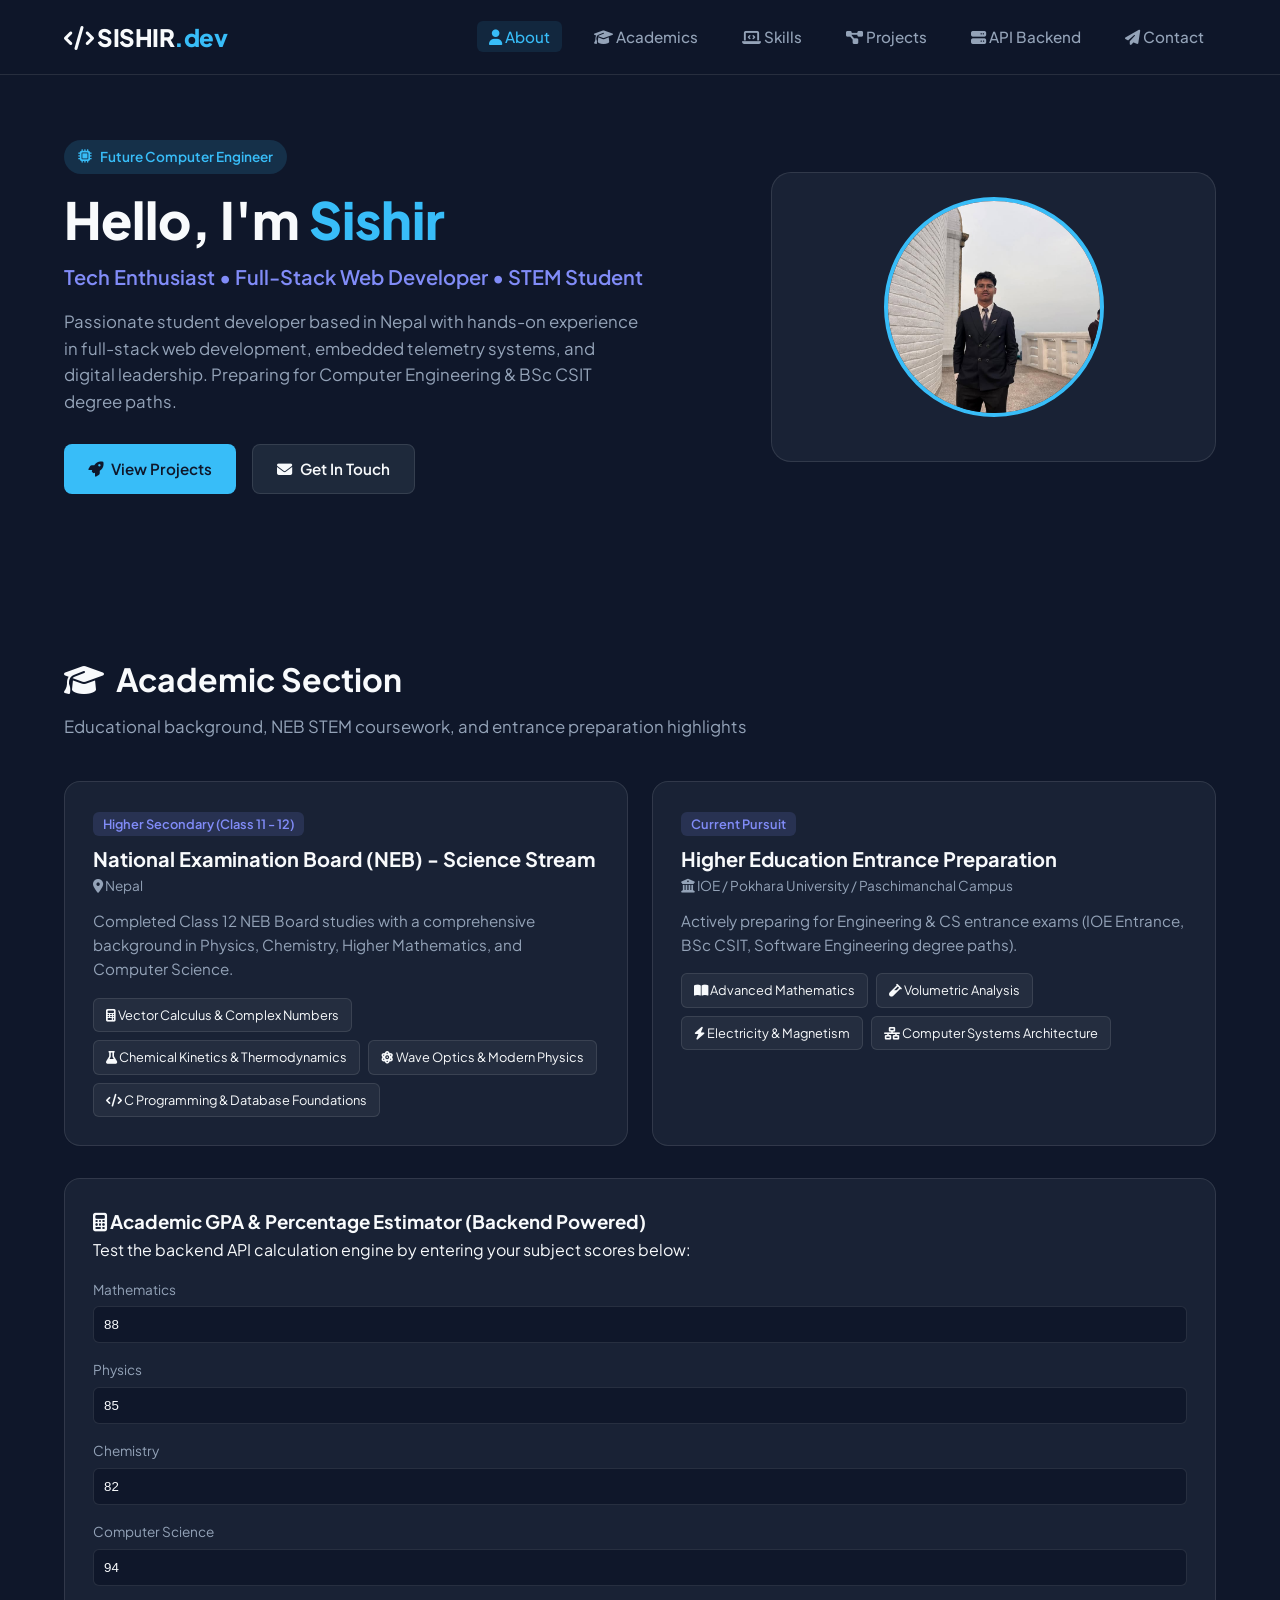
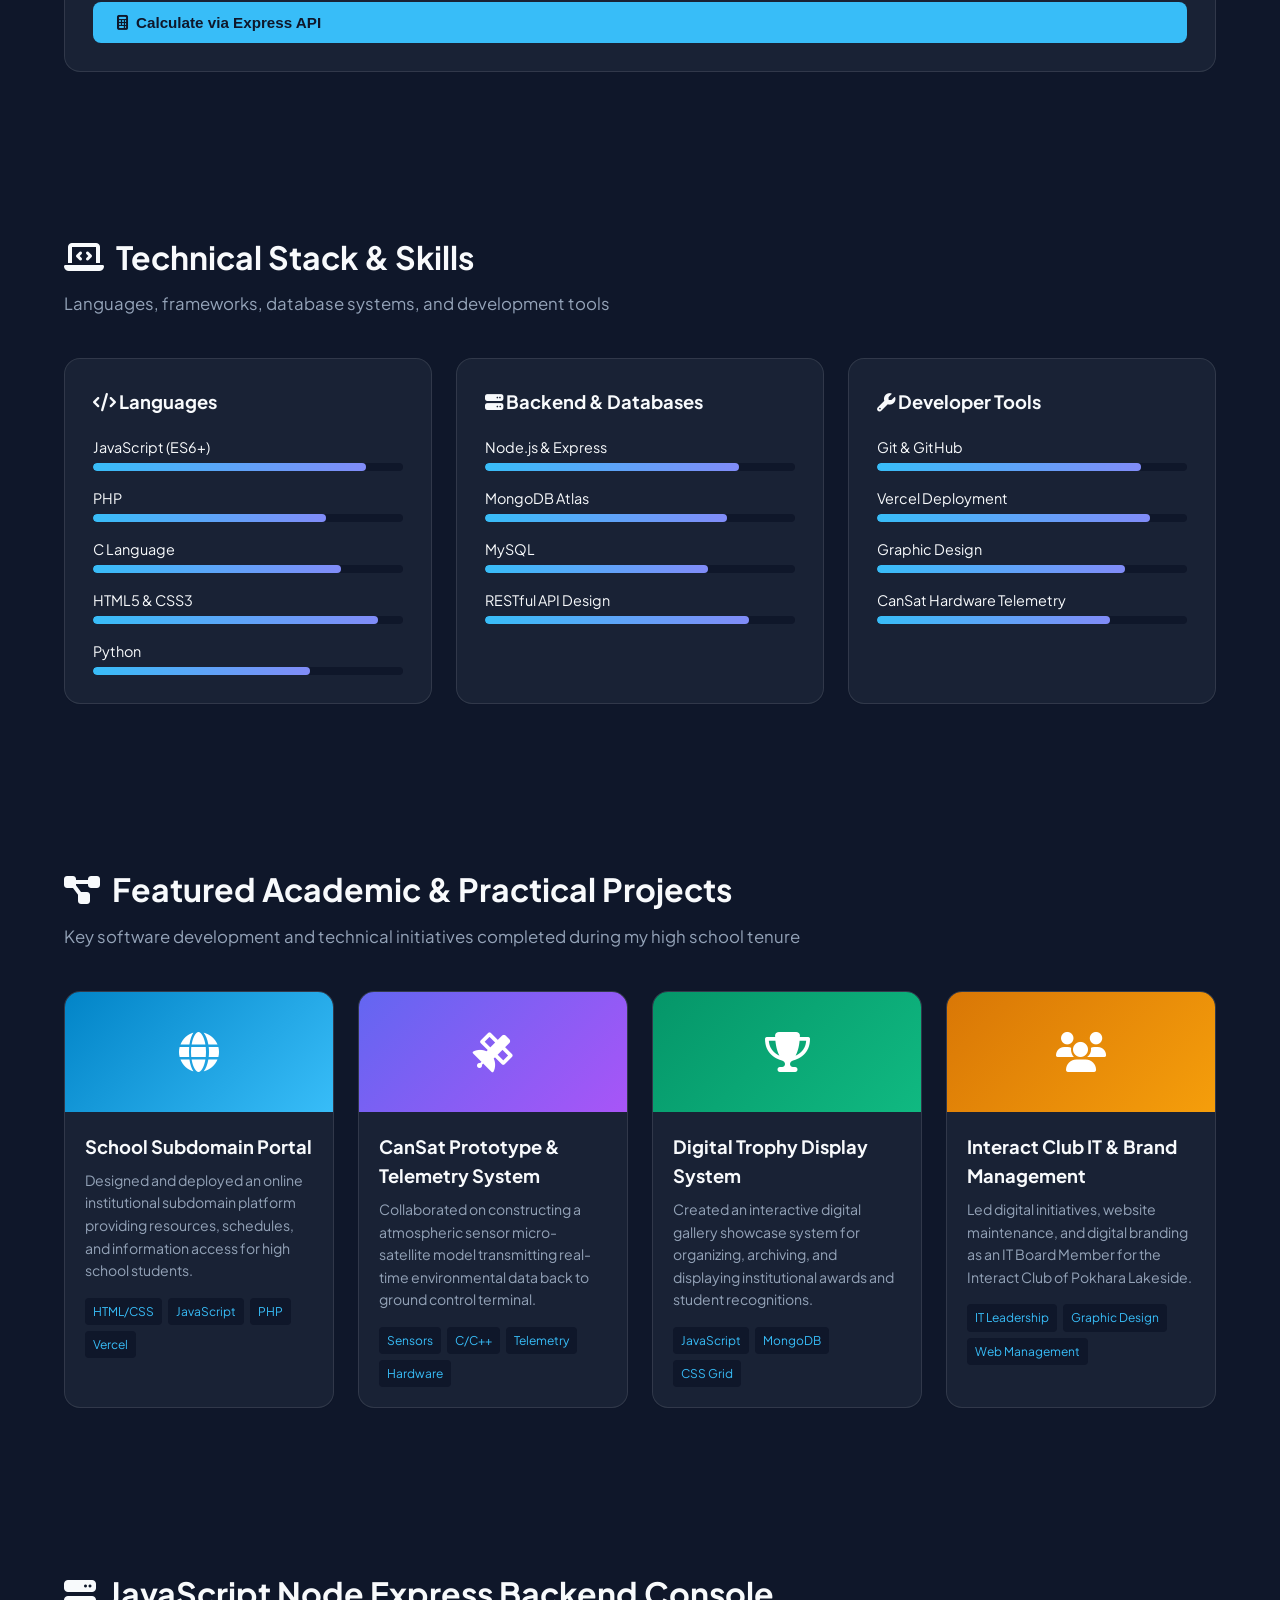
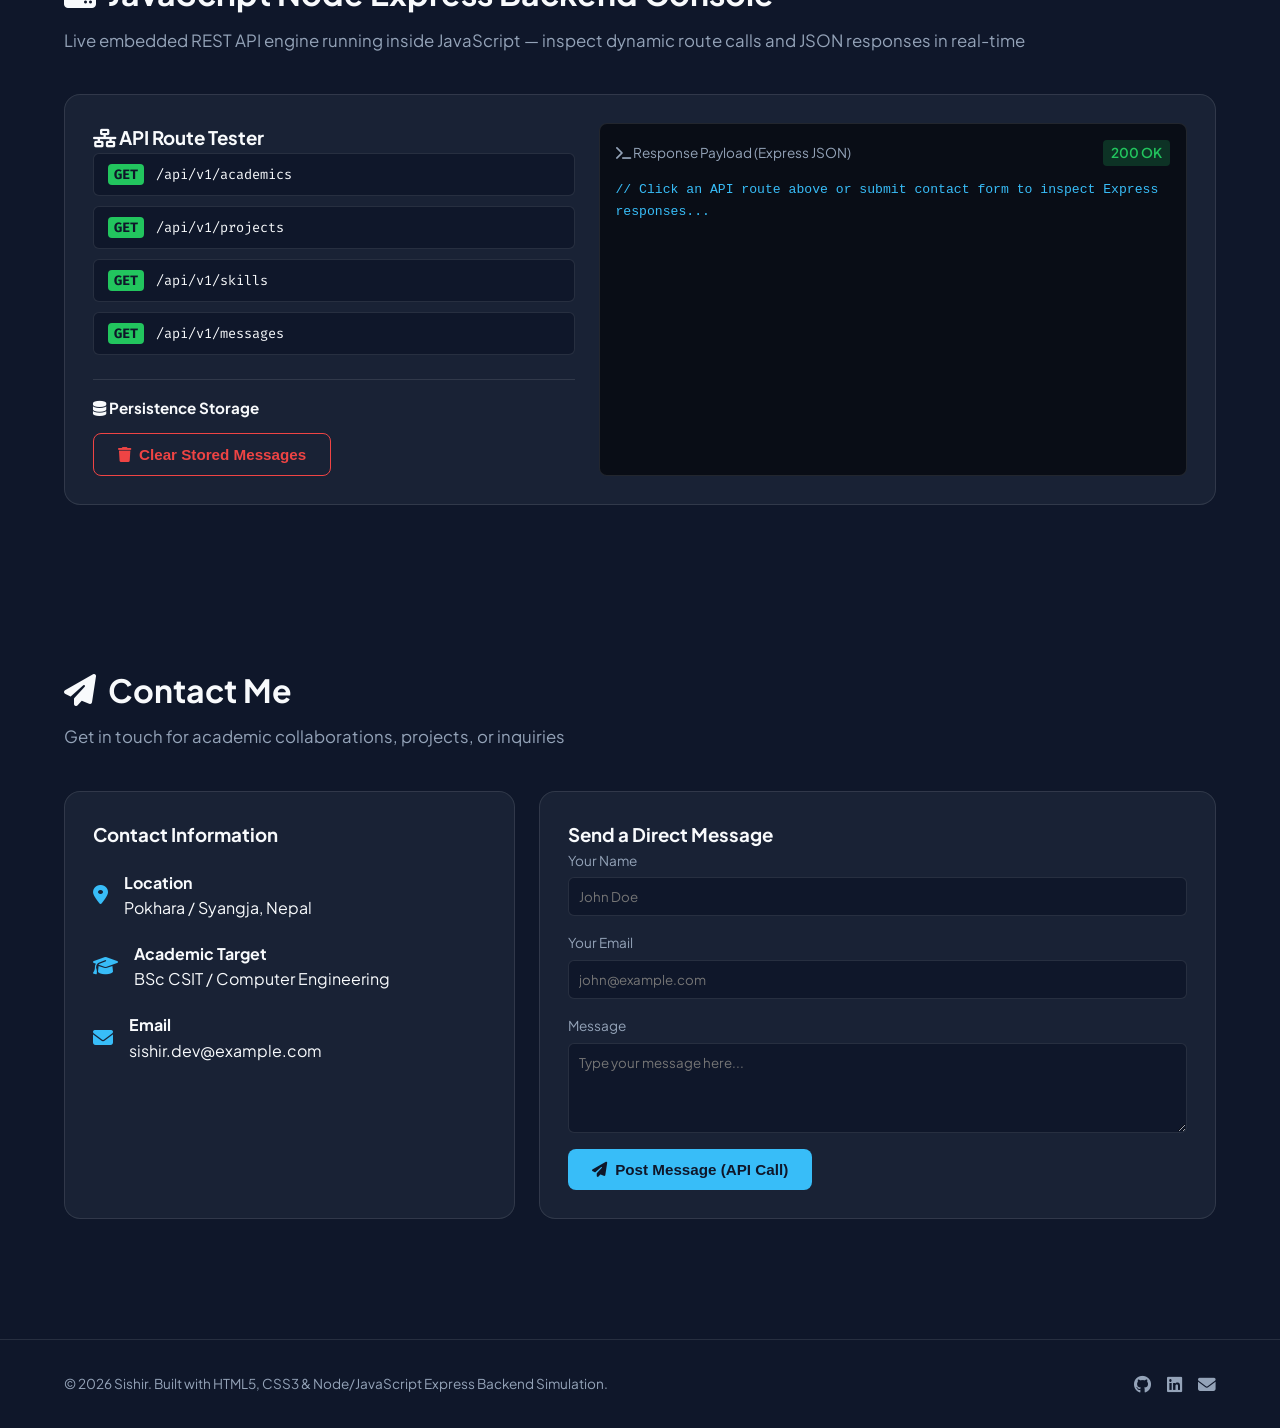
==== commit ab55ce90: "added merophoto" ====
--- a/index.html
+++ b/index.html
@@ -90,7 +90,7 @@
             <div class="avatar-wrapper">
               <img
                 id="profileImage"
-                src="https://images.unsplash.com/photo-1534528741775-53994a69daeb?auto=format&fit=crop&q=80&w=400"
+                src="merophoto.jpg"
                 alt="Sishir Profile Photo"
               />
               <div class="avatar-overlay">
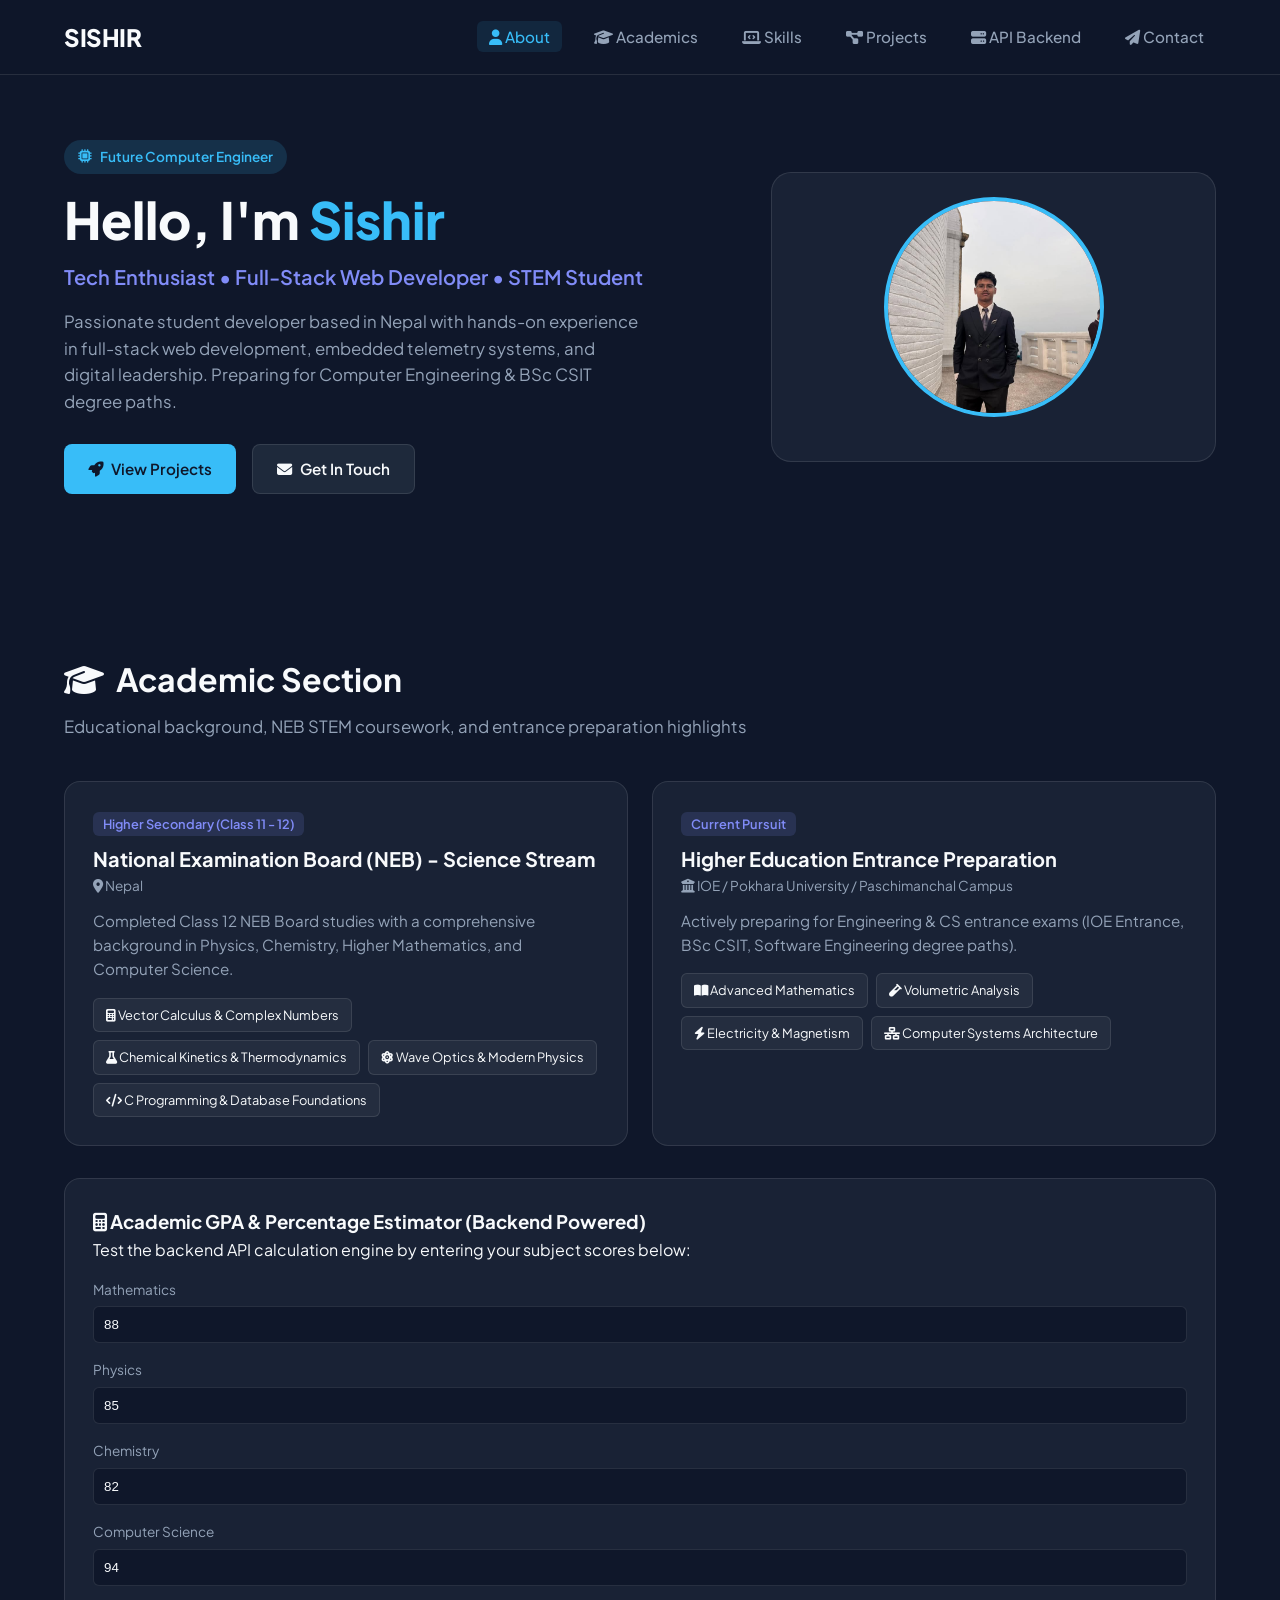
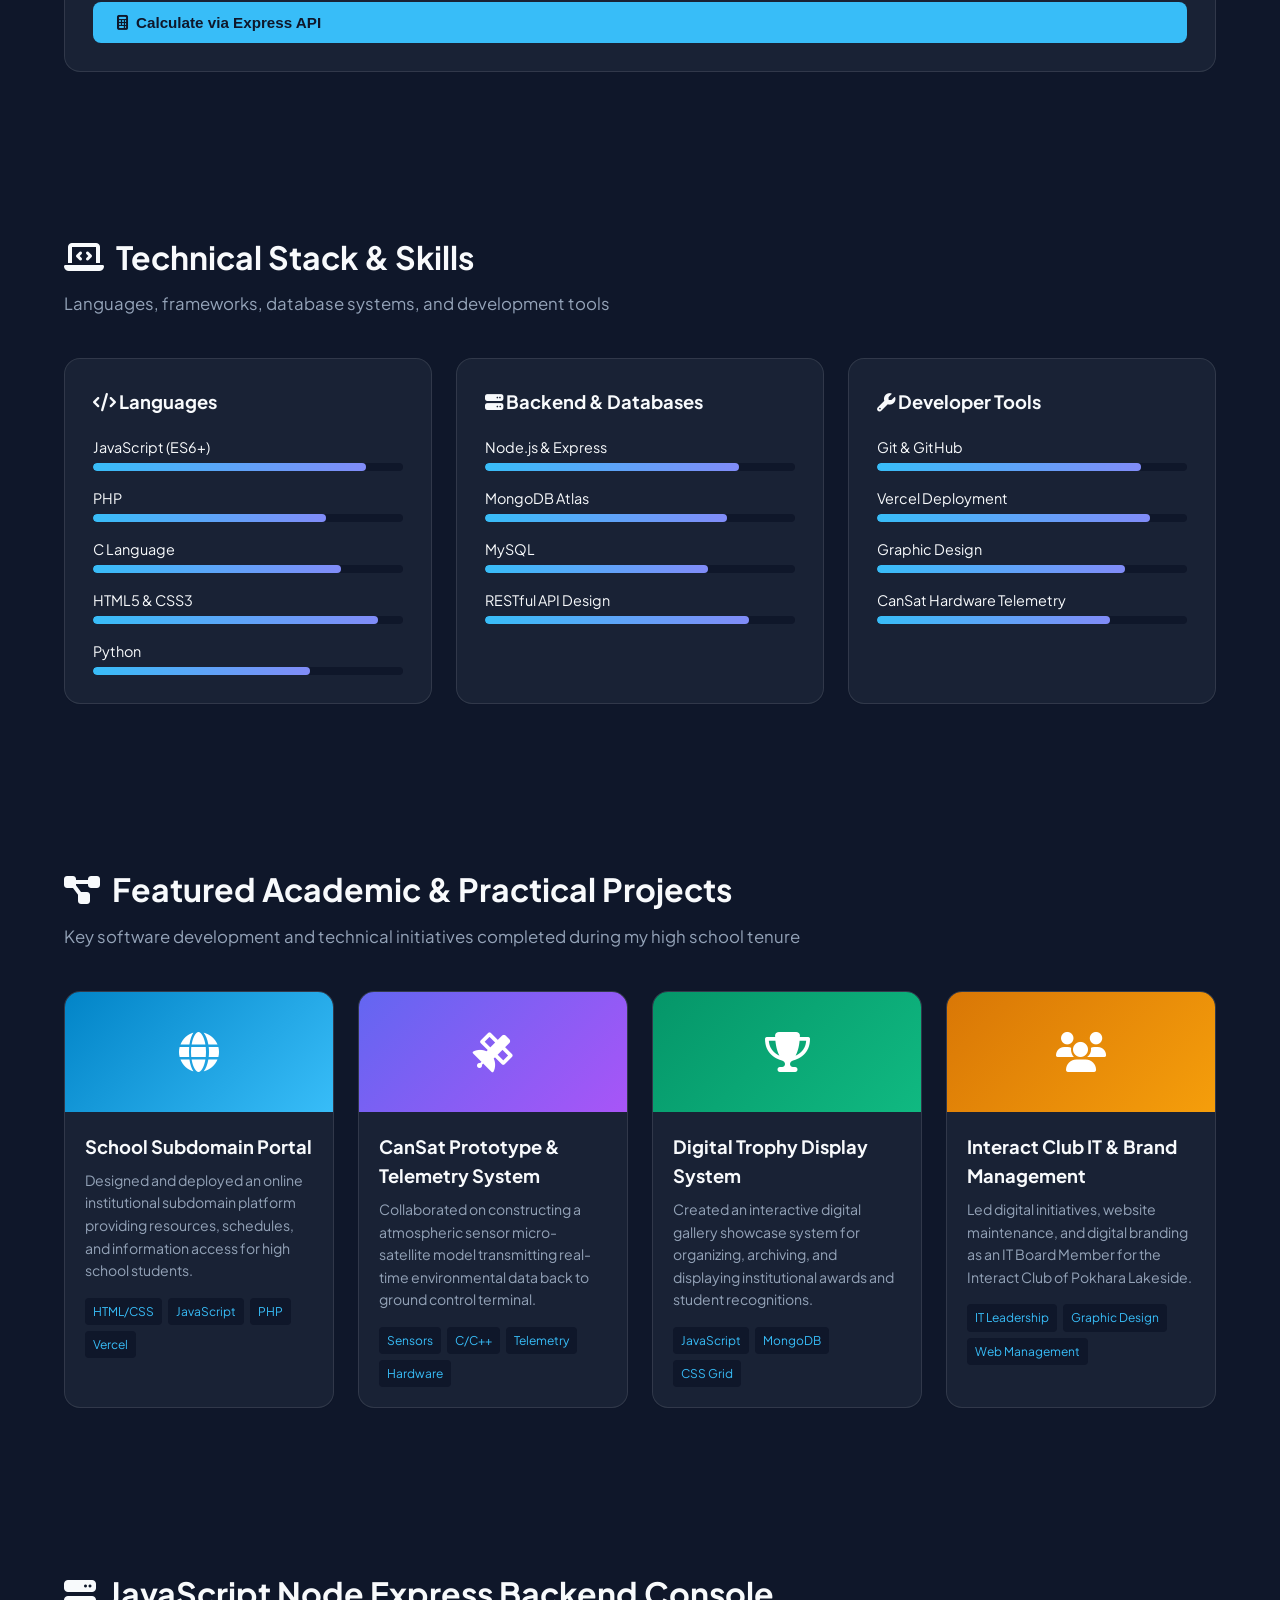
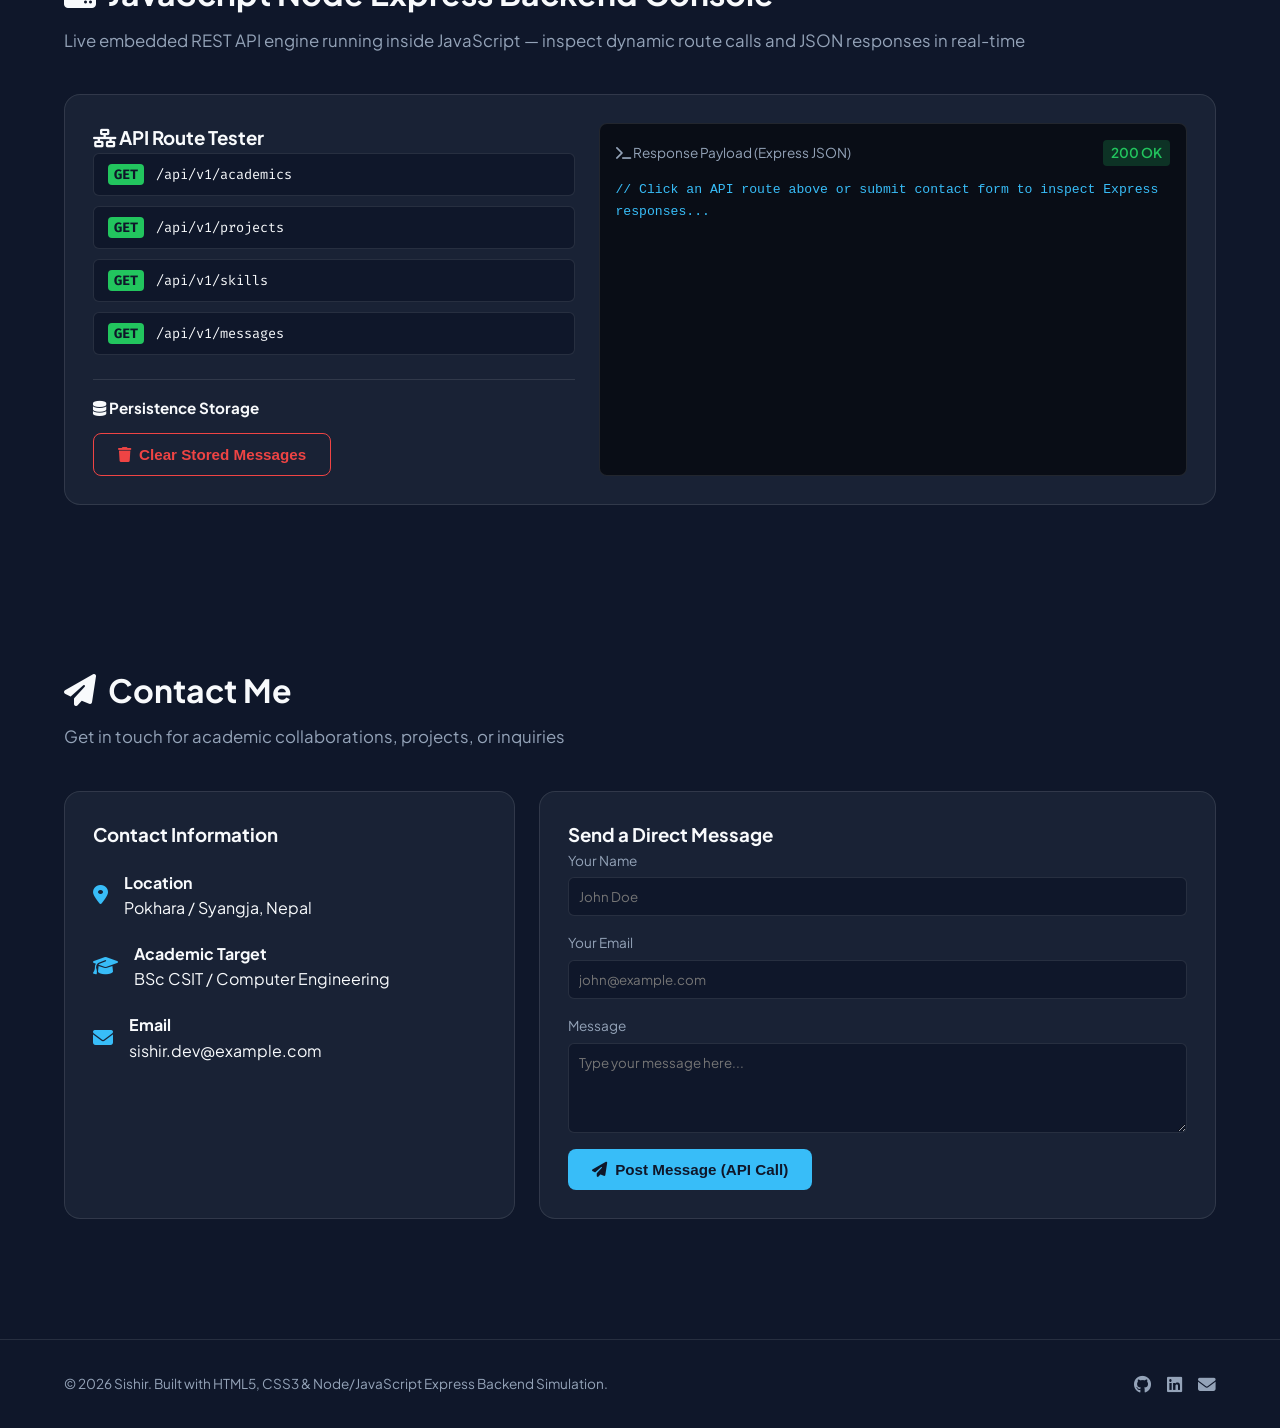
==== commit e36fab3f: "styled topic" ====
--- a/index.html
+++ b/index.html
@@ -19,7 +19,7 @@
     <nav class="navbar">
       <div class="nav-container">
         <a href="#hero" class="brand"
-          ><i class="fa-solid => fa-code"></i> SISHIR<span>.dev</span></a
+          > SISHIR<span></span></a
         >
         <ul class="nav-links">
           <li>
